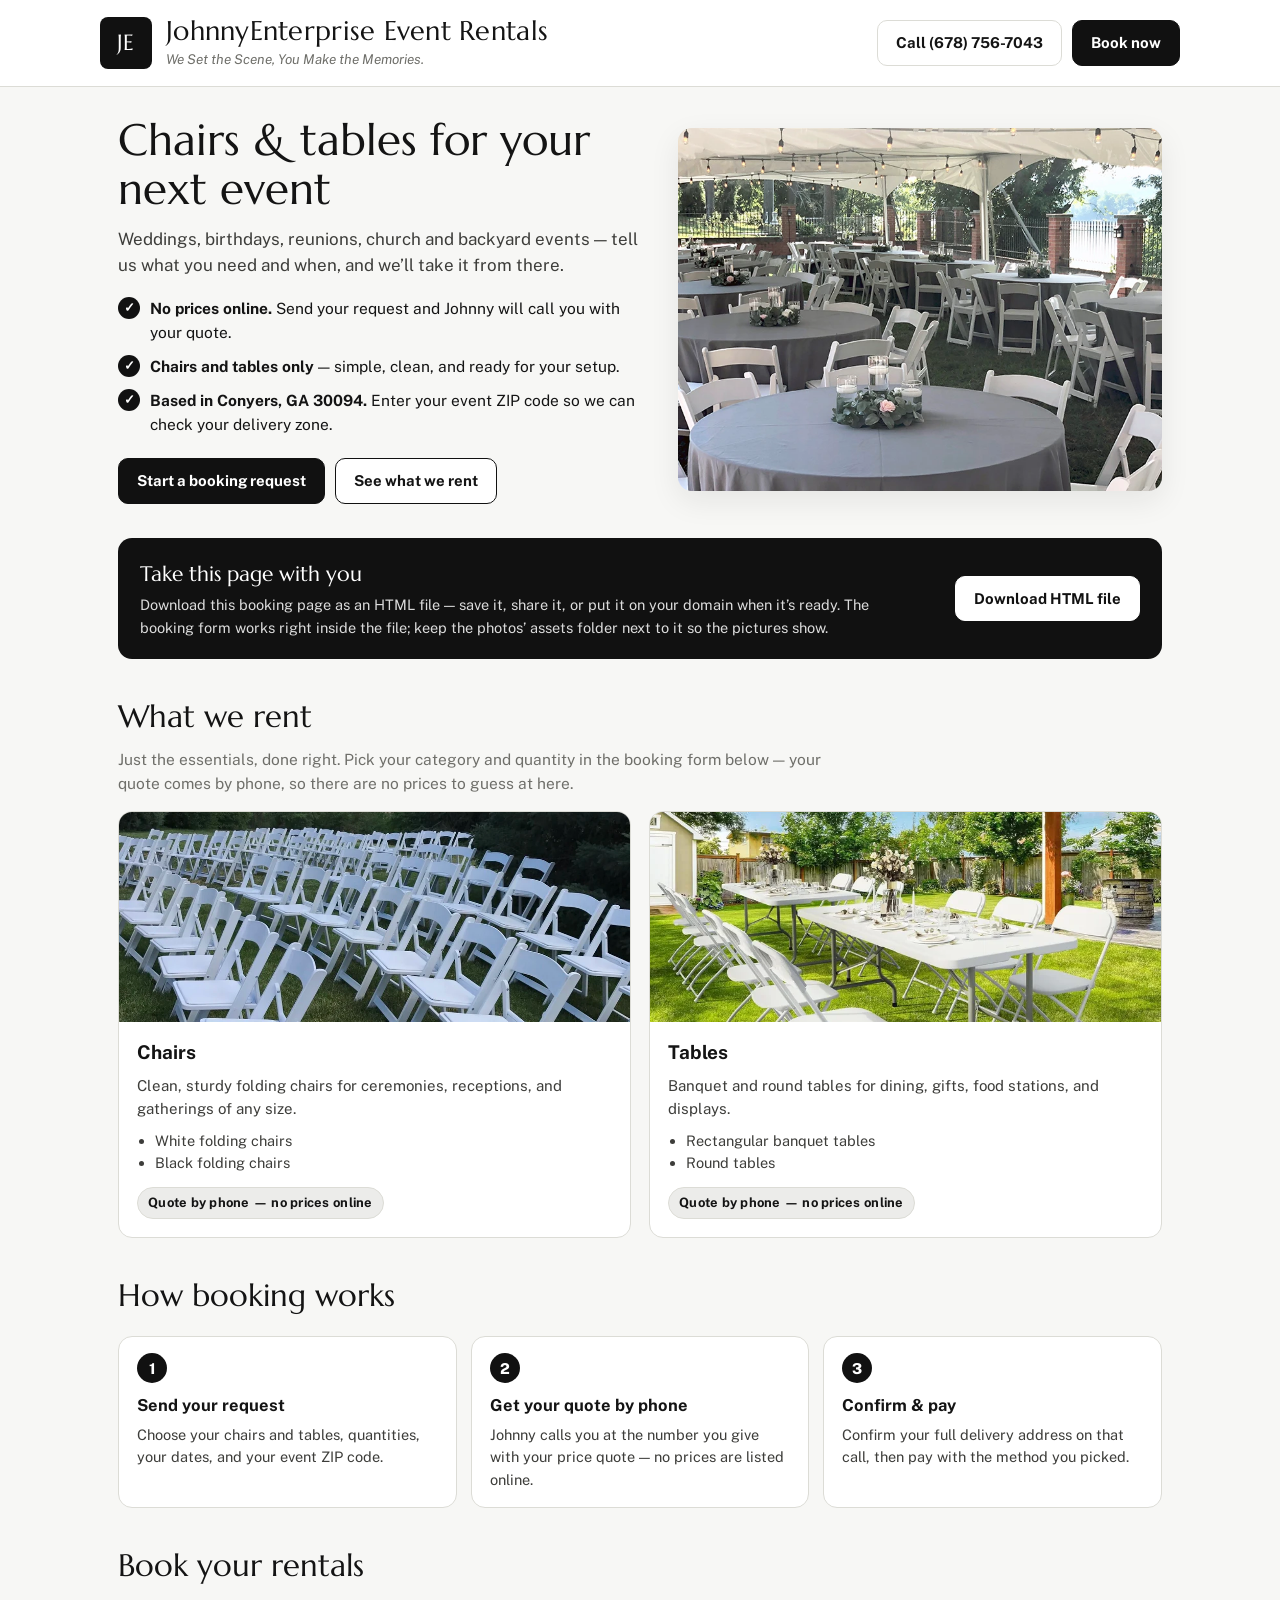
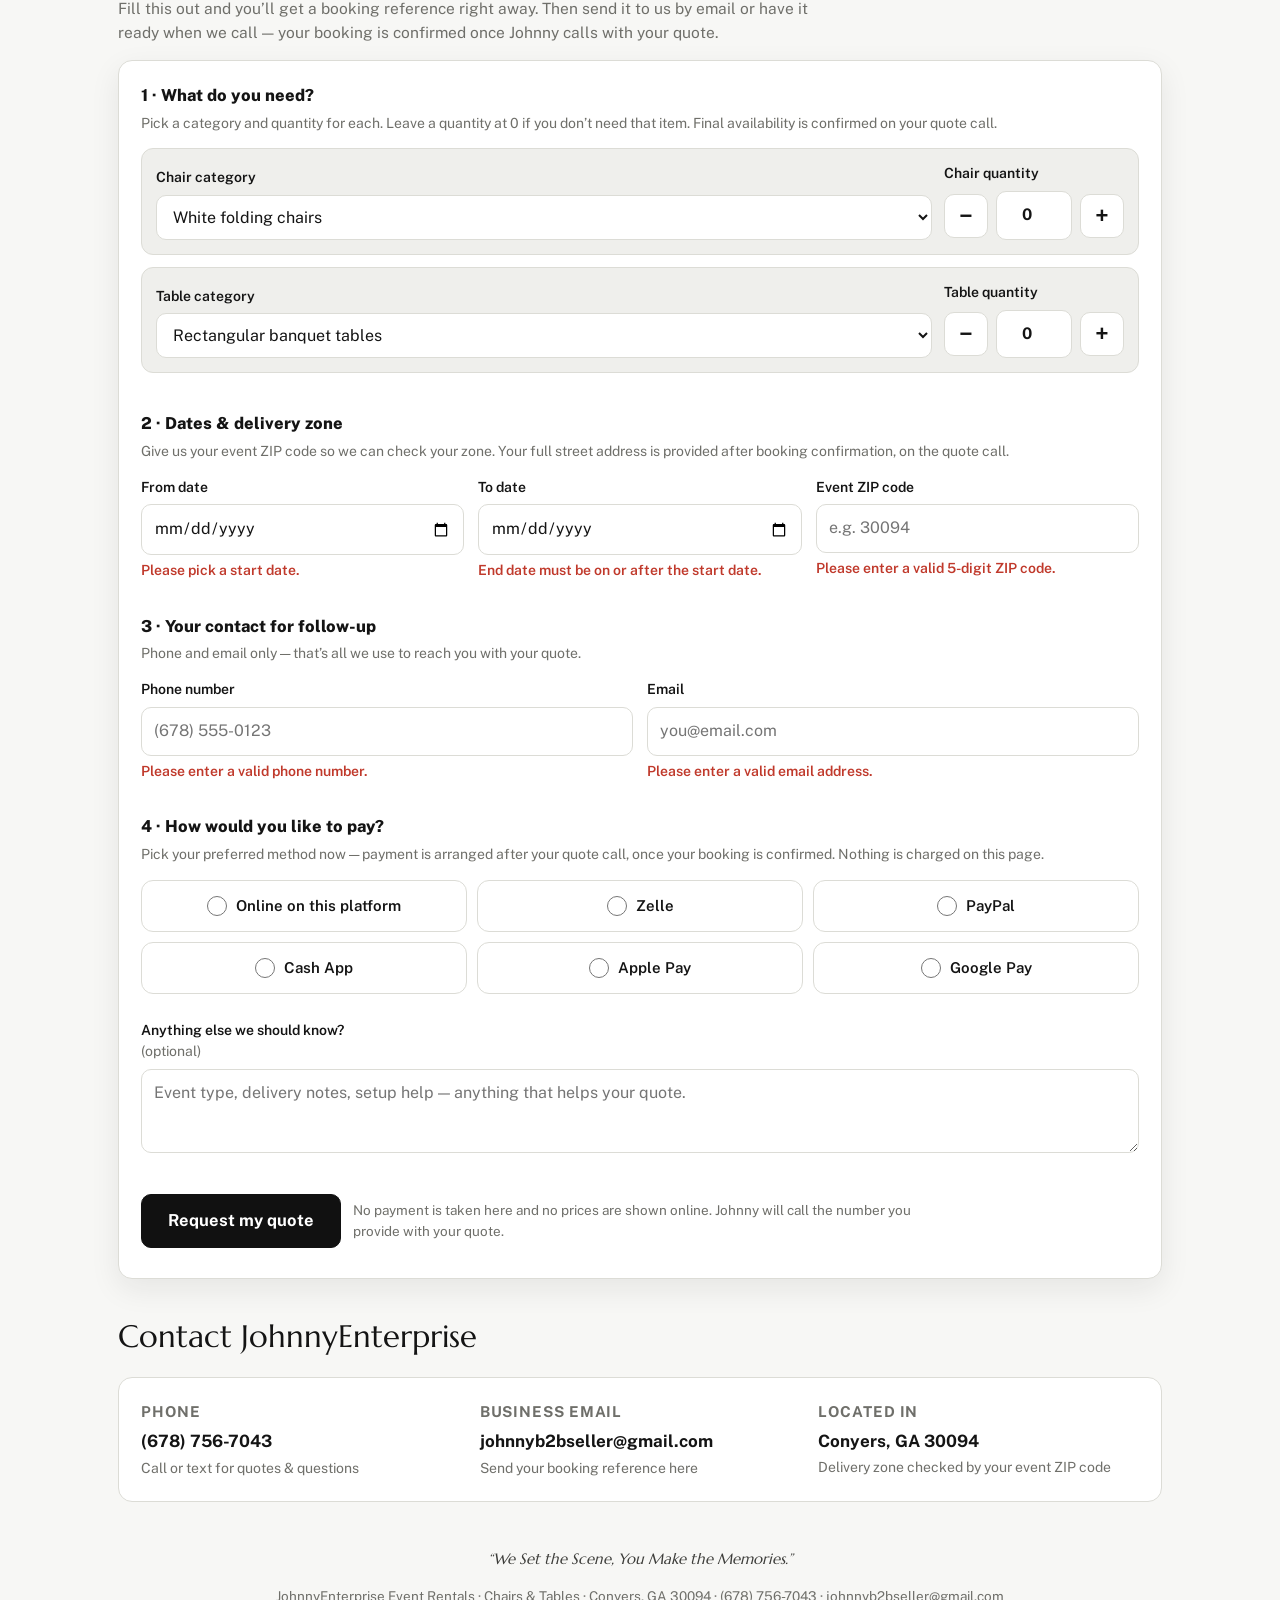
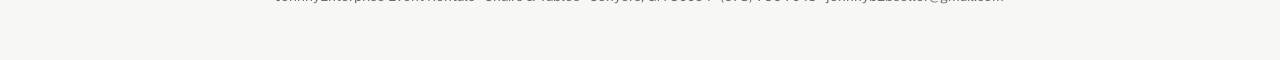
==== index.html @ a80b49e1 "Rename Johnnyenterprise Event Rentals Booking Html (1) to index.html" ====
<!doctype html>
<html lang="en">
  <head>
    <meta charset="utf-8" />
    <meta name="viewport" content="width=device-width, initial-scale=1, viewport-fit=cover" />
    <meta name="color-scheme" content="light dark" />
    <link rel="icon" href="data:," />
    <title>JohnnyEnterprise Event Rentals — Book Chairs &amp; Tables</title>
    <meta name="description" content="Rent chairs and tables from JohnnyEnterprise Event Rentals in Conyers, GA 30094. Send a booking request — no prices online, you get your quote by phone." />
    <link rel="preconnect" href="https://fonts.googleapis.com" />
    <link rel="preconnect" href="https://fonts.gstatic.com" crossorigin />
    <link href="https://fonts.googleapis.com/css2?family=Marcellus&family=Public+Sans:wght@400;500;600;700;800&display=swap" rel="stylesheet" />
    <style>
      :root{
        --bg:#f7f7f5;
        --surface:#ffffff;
        --surface-2:#efefec;
        --ink:#141414;
        --ink-soft:#3d3d3a;
        --muted:#6f6f6a;
        --line:#dcdcd6;
        --black:#111111;
        --on-black:#ffffff;
        --accent:#111111;
        --accent-soft:#ececea;
        --good:#1d6b3c;
        --good-bg:#e7f3ea;
        --warn-bg:#fdf3e0;
        --warn-ink:#7a5410;
        --radius:14px;
        --shadow:0 10px 30px rgba(20,20,20,.08);
      }
      @media (prefers-color-scheme: dark){
        :root{
          --bg:#121212;
          --surface:#1c1c1a;
          --surface-2:#242422;
          --ink:#f2f2ee;
          --ink-soft:#d8d8d2;
          --muted:#a3a39c;
          --line:#353532;
          --black:#f2f2ee;
          --on-black:#141414;
          --accent:#f2f2ee;
          --accent-soft:#2a2a27;
          --good:#7fd79c;
          --good-bg:#173324;
          --warn-bg:#3a2f14;
          --warn-ink:#f0cd7e;
          --shadow:0 10px 30px rgba(0,0,0,.35);
        }
      }
      *{box-sizing:border-box}
      html{scroll-behavior:smooth}
      body{
        margin:0;background:var(--bg);color:var(--ink);
        font-family:"Public Sans",-apple-system,BlinkMacSystemFont,"Segoe UI",sans-serif;
        font-size:16px;line-height:1.55;
        -webkit-font-smoothing:antialiased;
      }
      img{max-width:100%;display:block}
      a{color:inherit}
      button,[role="button"],select,summary,input:not([type="checkbox"],[type="radio"]){min-height:44px}
      .wrap{max-width:1080px;margin:0 auto;padding:0 18px}

      /* ---------- Brand bar ---------- */
      .brandbar{border-bottom:1px solid var(--line);background:var(--surface)}
      .brandbar-in{display:flex;align-items:center;gap:14px;padding:16px 0;flex-wrap:wrap}
      .monogram{
        width:52px;height:52px;flex:0 0 52px;background:#111;color:#fff;
        display:flex;align-items:center;justify-content:center;
        font-family:"Marcellus",Georgia,serif;font-size:22px;letter-spacing:.04em;
        border-radius:8px;
      }
      @media (prefers-color-scheme: dark){ .monogram{background:#f2f2ee;color:#141414} }
      .brand-name{font-family:"Marcellus",Georgia,serif;font-size:clamp(20px,3.4vw,27px);line-height:1.15;letter-spacing:.01em}
      .brand-slogan{font-size:13.5px;color:var(--muted);font-style:italic;margin-top:2px}
      .brand-contact{margin-left:auto;display:flex;gap:10px;flex-wrap:wrap}
      .btn{
        display:inline-flex;align-items:center;justify-content:center;gap:8px;
        min-height:44px;padding:10px 18px;border-radius:10px;border:1px solid var(--black);
        font:inherit;font-weight:700;font-size:15px;cursor:pointer;text-decoration:none;
        background:var(--surface);color:var(--ink);transition:transform .06s ease, background .15s ease;
      }
      .btn:active{transform:scale(.98)}
      .btn-solid{background:var(--black);color:var(--on-black)}
      .btn-ghost{border-color:var(--line)}
      .btn:focus-visible, a:focus-visible, input:focus-visible, select:focus-visible, textarea:focus-visible{outline:3px solid #7aa7ff;outline-offset:2px}

      /* ---------- Hero ---------- */
      .hero{padding:28px 0 8px}
      .hero-grid{display:grid;grid-template-columns:1.05fr .95fr;gap:26px;align-items:center}
      .hero h1{font-family:"Marcellus",Georgia,serif;font-weight:400;font-size:clamp(30px,5vw,44px);line-height:1.12;margin:0 0 12px}
      .hero p.lede{font-size:17px;color:var(--ink-soft);margin:0 0 18px;max-width:34em}
      .hero-points{list-style:none;margin:0 0 22px;padding:0;display:grid;gap:10px}
      .hero-points li{display:flex;gap:10px;align-items:flex-start;font-size:15.5px}
      .tick{flex:0 0 22px;width:22px;height:22px;border-radius:50%;background:var(--black);color:var(--on-black);display:inline-flex;align-items:center;justify-content:center;font-size:13px;font-weight:800;margin-top:1px}
      .hero-photo{border-radius:var(--radius);overflow:hidden;box-shadow:var(--shadow);background:var(--surface-2)}
      .hero-photo img{width:100%;height:100%;min-height:260px;object-fit:cover;aspect-ratio:4/3}
      .hero-cta{display:flex;gap:10px;flex-wrap:wrap}

      /* ---------- Download strip ---------- */
      .download-strip{
        margin:26px 0 4px;background:#111;color:#fff;border-radius:var(--radius);
        padding:20px 22px;display:flex;gap:18px;align-items:center;flex-wrap:wrap;
      }
      @media (prefers-color-scheme: dark){ .download-strip{background:#f2f2ee;color:#141414} .download-strip .btn{border-color:#141414} .download-strip .btn-solid{background:#141414;color:#fff} }
      .download-strip h2{font-family:"Marcellus",Georgia,serif;font-weight:400;font-size:21px;margin:0 0 4px}
      .download-strip p{margin:0;font-size:14.5px;opacity:.85;max-width:52em}
      .download-strip .btn{margin-left:auto;background:transparent;color:inherit;border-color:currentColor}
      .download-strip .btn-solid{background:#fff;color:#111;border-color:#fff}
      @media (prefers-color-scheme: dark){ .download-strip .btn-solid{background:#141414;color:#fff;border-color:#141414} }

      /* ---------- Sections ---------- */
      section{padding:30px 0 4px}
      .sec-head{margin-bottom:16px}
      .sec-head h2{font-family:"Marcellus",Georgia,serif;font-weight:400;font-size:clamp(24px,3.6vw,31px);margin:0 0 6px}
      .sec-head p{margin:0;color:var(--muted);font-size:15.5px;max-width:46em}

      .cards{display:grid;grid-template-columns:1fr 1fr;gap:18px}
      .item-card{background:var(--surface);border:1px solid var(--line);border-radius:var(--radius);overflow:hidden}
      .item-card img{width:100%;height:210px;object-fit:cover;background:var(--surface-2)}
      .item-card .body{padding:16px 18px 18px}
      .item-card h3{margin:0 0 6px;font-size:19px}
      .item-card p{margin:0;color:var(--ink-soft);font-size:15px}
      .item-card ul{margin:10px 0 0;padding-left:18px;color:var(--ink-soft);font-size:14.5px}
      .no-price{display:inline-block;margin-top:12px;font-size:13px;font-weight:700;letter-spacing:.02em;background:var(--accent-soft);border:1px solid var(--line);padding:5px 10px;border-radius:999px}

      .steps{display:grid;grid-template-columns:repeat(3,1fr);gap:14px}
      .step{background:var(--surface);border:1px solid var(--line);border-radius:var(--radius);padding:16px 18px}
      .step .num{width:30px;height:30px;border-radius:50%;background:var(--black);color:var(--on-black);font-weight:800;display:flex;align-items:center;justify-content:center;font-size:15px;margin-bottom:10px}
      .step h3{margin:0 0 5px;font-size:16.5px}
      .step p{margin:0;font-size:14.5px;color:var(--ink-soft)}

      /* ---------- Form ---------- */
      .form-card{background:var(--surface);border:1px solid var(--line);border-radius:var(--radius);box-shadow:var(--shadow);padding:22px}
      .form-group{border:0;margin:0 0 26px;padding:0}
      .form-group legend,.group-title{font-weight:800;font-size:16.5px;margin-bottom:4px;padding:0}
      .group-note{font-size:14px;color:var(--muted);margin:0 0 14px}
      .grid-2{display:grid;grid-template-columns:1fr 1fr;gap:14px}
      .grid-3{display:grid;grid-template-columns:1fr 1fr 1fr;gap:14px}
      label.field{display:block}
      label.field span{display:block;font-size:14px;font-weight:600;margin-bottom:6px}
      label.field span .opt{font-weight:400;color:var(--muted)}
      input[type="text"],input[type="tel"],input[type="email"],input[type="date"],input[type="number"],select,textarea{
        width:100%;padding:11px 12px;border:1px solid var(--line);border-radius:10px;
        background:var(--surface);color:var(--ink);font:inherit;font-size:16px;
      }
      textarea{min-height:84px;resize:vertical}
      input.invalid,select.invalid{border-color:#c0392b;box-shadow:0 0 0 3px rgba(192,57,43,.15)}
      .err{color:#c0392b;font-size:13.5px;margin-top:5px;display:none}
      .err.show{display:block}
      @media (prefers-color-scheme: dark){ .err{color:#ff9a8a} input.invalid,select.invalid{border-color:#ff9a8a} }

      .rent-row{display:grid;grid-template-columns:1fr auto;gap:12px;align-items:end;padding:14px;border:1px solid var(--line);border-radius:12px;background:var(--surface-2);margin-bottom:12px}
      .rent-row .cat label span{display:block;font-size:14px;font-weight:600;margin-bottom:6px}
      .qty{display:flex;align-items:center;gap:8px}
      .qty button{
        width:44px;height:44px;border-radius:10px;border:1px solid var(--line);
        background:var(--surface);color:var(--ink);font-size:22px;font-weight:700;cursor:pointer;line-height:1;
      }
      .qty input{width:76px;text-align:center;font-weight:700}
      .qty-label{font-size:14px;font-weight:600;margin-bottom:6px;display:block}

      .pay-grid{display:grid;grid-template-columns:repeat(3,1fr);gap:10px}
      .pay-opt{display:block}
      .pay-opt .pill{
        display:flex;align-items:center;justify-content:center;text-align:center;gap:9px;
        min-height:52px;padding:10px 12px;border:1px solid var(--line);border-radius:12px;
        font-weight:600;font-size:15px;background:var(--surface);cursor:pointer;
      }
      .pay-opt input{width:20px;height:20px;flex:0 0 20px;margin:0;cursor:pointer;accent-color:#111}
      .pay-opt .pill:has(input:checked){background:var(--black);color:var(--on-black);border-color:var(--black)}
      .pay-opt .pill:has(input:checked) input{accent-color:#fff}
      .pay-opt .pill:has(input:focus-visible){outline:3px solid #7aa7ff;outline-offset:2px}

      .submit-row{display:flex;gap:12px;align-items:center;flex-wrap:wrap;margin-top:6px}
      .submit-btn{font-size:16.5px;padding:13px 26px}
      .fineprint{font-size:13.5px;color:var(--muted);max-width:44em}

      /* ---------- Confirmation ---------- */
      .confirm{display:none;margin-top:22px;border:1px solid var(--good);background:var(--good-bg);border-radius:var(--radius);padding:22px}
      .confirm.show{display:block}
      .confirm h3{margin:0 0 4px;font-size:20px}
      .confirm .ref{font-size:15px;margin:0 0 14px}
      .confirm .ref strong{font-size:17px;letter-spacing:.03em}
      .summary-box{background:var(--surface);border:1px solid var(--line);border-radius:12px;padding:16px 18px;white-space:pre-wrap;font-size:15px;line-height:1.6;margin-bottom:16px}
      .confirm-actions{display:flex;gap:10px;flex-wrap:wrap}
      .addr-note{background:var(--warn-bg);color:var(--warn-ink);border-radius:10px;padding:12px 14px;font-size:14.5px;margin-bottom:16px}

      /* ---------- Footer / contact ---------- */
      .contact-card{background:var(--surface);border:1px solid var(--line);border-radius:var(--radius);padding:22px;display:grid;grid-template-columns:repeat(3,1fr);gap:18px}
      .contact-card h3{margin:0 0 5px;font-size:15px;text-transform:uppercase;letter-spacing:.06em;color:var(--muted)}
      .contact-card p,.contact-card a.big{margin:0;font-size:17px;font-weight:700;text-decoration:none}
      .contact-card a.big:hover{text-decoration:underline}
      .contact-card .sub{font-size:14px;color:var(--muted);font-weight:400;margin-top:3px}
      footer{padding:26px 0 40px;color:var(--muted);font-size:13.5px;text-align:center}
      footer .slogan{font-family:"Marcellus",Georgia,serif;font-style:italic;font-size:15px;color:var(--ink-soft)}
      .toast{
        position:fixed;left:50%;bottom:22px;transform:translateX(-50%) translateY(20px);
        background:#111;color:#fff;padding:12px 18px;border-radius:999px;font-size:14.5px;font-weight:600;
        opacity:0;pointer-events:none;transition:opacity .2s ease, transform .2s ease;z-index:50;max-width:92vw;text-align:center;
      }
      .toast.show{opacity:1;transform:translateX(-50%) translateY(0)}
      @media (prefers-color-scheme: dark){ .toast{background:#f2f2ee;color:#141414} }

      @media (max-width:820px){
        .hero-grid{grid-template-columns:1fr}
        .cards{grid-template-columns:1fr}
        .steps{grid-template-columns:1fr}
        .contact-card{grid-template-columns:1fr}
        .pay-grid{grid-template-columns:1fr 1fr}
        .grid-3{grid-template-columns:1fr}
      }
      @media (max-width:560px){
        .grid-2{grid-template-columns:1fr}
        .rent-row{grid-template-columns:1fr}
        .brand-contact{margin-left:0}
        .download-strip .btn{margin-left:0}
        .form-card{padding:17px}
      }
      @media (prefers-reduced-motion: reduce){
        html{scroll-behavior:auto}
        *{transition:none !important}
      }
    </style>
  </head>
  <body>
    <!-- Brand bar -->
    <div class="brandbar">
      <div class="wrap brandbar-in">
        <div class="monogram" aria-hidden="true">JE</div>
        <div>
          <div class="brand-name">JohnnyEnterprise Event Rentals</div>
          <div class="brand-slogan">We Set the Scene, You Make the Memories.</div>
        </div>
        <div class="brand-contact">
          <a class="btn btn-ghost" href="tel:+16787567043">Call (678) 756-7043</a>
          <a class="btn btn-solid" href="#book">Book now</a>
        </div>
      </div>
    </div>

    <main class="wrap">
      <!-- Hero -->
      <div class="hero">
        <div class="hero-grid">
          <div>
            <h1>Chairs &amp; tables for your next event</h1>
            <p class="lede">Weddings, birthdays, reunions, church and backyard events — tell us what you need and when, and we&rsquo;ll take it from there.</p>
            <ul class="hero-points">
              <li><span class="tick" aria-hidden="true">&#10003;</span><span><strong>No prices online.</strong> Send your request and Johnny will call you with your quote.</span></li>
              <li><span class="tick" aria-hidden="true">&#10003;</span><span><strong>Chairs and tables only</strong> — simple, clean, and ready for your setup.</span></li>
              <li><span class="tick" aria-hidden="true">&#10003;</span><span><strong>Based in Conyers, GA 30094.</strong> Enter your event ZIP code so we can check your delivery zone.</span></li>
            </ul>
            <div class="hero-cta">
              <a class="btn btn-solid" href="#book">Start a booking request</a>
              <a class="btn" href="#rentals">See what we rent</a>
            </div>
          </div>
          <div class="hero-photo">
            <img src="[data-uri]" alt="Round event tables with white folding chairs set up under a tent for a reception" />
          </div>
        </div>
      </div>

      <!-- Download strip -->
      <div class="download-strip" id="download-strip">
        <div>
          <h2>Take this page with you</h2>
          <p>Download this booking page as an HTML file — save it, share it, or put it on your domain when it&rsquo;s ready. The booking form works right inside the file; keep the photos&rsquo; assets folder next to it so the pictures show.</p>
        </div>
        <button class="btn btn-solid" type="button" id="downloadPageBtn">Download HTML file</button>
      </div>

      <!-- Rentals -->
      <section id="rentals">
        <div class="sec-head">
          <h2>What we rent</h2>
          <p>Just the essentials, done right. Pick your category and quantity in the booking form below — your quote comes by phone, so there are no prices to guess at here.</p>
        </div>
        <div class="cards">
          <article class="item-card">
            <img src="[data-uri]" alt="Rows of white folding chairs set up on grass for an outdoor ceremony" />
            <div class="body">
              <h3>Chairs</h3>
              <p>Clean, sturdy folding chairs for ceremonies, receptions, and gatherings of any size.</p>
              <ul>
                <li>White folding chairs</li>
                <li>Black folding chairs</li>
              </ul>
              <span class="no-price">Quote by phone — no prices online</span>
            </div>
          </article>
          <article class="item-card">
            <img src="[data-uri]" alt="White rectangular banquet tables with folding chairs set for an outdoor party" />
            <div class="body">
              <h3>Tables</h3>
              <p>Banquet and round tables for dining, gifts, food stations, and displays.</p>
              <ul>
                <li>Rectangular banquet tables</li>
                <li>Round tables</li>
              </ul>
              <span class="no-price">Quote by phone — no prices online</span>
            </div>
          </article>
        </div>
      </section>

      <!-- How it works -->
      <section>
        <div class="sec-head">
          <h2>How booking works</h2>
        </div>
        <div class="steps">
          <div class="step">
            <div class="num" aria-hidden="true">1</div>
            <h3>Send your request</h3>
            <p>Choose your chairs and tables, quantities, your dates, and your event ZIP code.</p>
          </div>
          <div class="step">
            <div class="num" aria-hidden="true">2</div>
            <h3>Get your quote by phone</h3>
            <p>Johnny calls you at the number you give with your price quote — no prices are listed online.</p>
          </div>
          <div class="step">
            <div class="num" aria-hidden="true">3</div>
            <h3>Confirm &amp; pay</h3>
            <p>Confirm your full delivery address on that call, then pay with the method you picked.</p>
          </div>
        </div>
      </section>

      <!-- Booking form -->
      <section id="book">
        <div class="sec-head">
          <h2>Book your rentals</h2>
          <p>Fill this out and you&rsquo;ll get a booking reference right away. Then send it to us by email or have it ready when we call — your booking is confirmed once Johnny calls with your quote.</p>
        </div>

        <form class="form-card" id="bookingForm" novalidate>
          <!-- Items -->
          <fieldset class="form-group">
            <legend>1 &middot; What do you need?</legend>
            <p class="group-note">Pick a category and quantity for each. Leave a quantity at 0 if you don&rsquo;t need that item. Final availability is confirmed on your quote call.</p>

            <div class="rent-row">
              <div class="cat">
                <label>
                  <span>Chair category</span>
                  <select id="chairCategory" name="chairCategory">
                    <option value="White folding chairs">White folding chairs</option>
                    <option value="Black folding chairs">Black folding chairs</option>
                  </select>
                </label>
              </div>
              <div>
                <span class="qty-label" id="chairQtyLabel">Chair quantity</span>
                <div class="qty" role="group" aria-labelledby="chairQtyLabel">
                  <button type="button" data-step="-1" data-target="chairQty" aria-label="Fewer chairs">&minus;</button>
                  <input type="number" id="chairQty" name="chairQty" value="0" min="0" max="1000" step="1" inputmode="numeric" />
                  <button type="button" data-step="1" data-target="chairQty" aria-label="More chairs">+</button>
                </div>
              </div>
            </div>

            <div class="rent-row">
              <div class="cat">
                <label>
                  <span>Table category</span>
                  <select id="tableCategory" name="tableCategory">
                    <option value="Rectangular banquet tables">Rectangular banquet tables</option>
                    <option value="Round tables">Round tables</option>
                  </select>
                </label>
              </div>
              <div>
                <span class="qty-label" id="tableQtyLabel">Table quantity</span>
                <div class="qty" role="group" aria-labelledby="tableQtyLabel">
                  <button type="button" data-step="-1" data-target="tableQty" aria-label="Fewer tables">&minus;</button>
                  <input type="number" id="tableQty" name="tableQty" value="0" min="0" max="500" step="1" inputmode="numeric" />
                  <button type="button" data-step="1" data-target="tableQty" aria-label="More tables">+</button>
                </div>
              </div>
            </div>
            <p class="err" id="itemsErr">Please add at least 1 chair or 1 table.</p>
          </fieldset>

          <!-- Dates & zone -->
          <fieldset class="form-group">
            <legend>2 &middot; Dates &amp; delivery zone</legend>
            <p class="group-note">Give us your event ZIP code so we can check your zone. Your full street address is provided after booking confirmation, on the quote call.</p>
            <div class="grid-3">
              <label class="field">
                <span>From date</span>
                <input type="date" id="dateFrom" name="dateFrom" required />
                <span class="err" id="dateFromErr">Please pick a start date.</span>
              </label>
              <label class="field">
                <span>To date</span>
                <input type="date" id="dateTo" name="dateTo" required />
                <span class="err" id="dateToErr">End date must be on or after the start date.</span>
              </label>
              <label class="field">
                <span>Event ZIP code</span>
                <input type="text" id="zip" name="zip" inputmode="numeric" autocomplete="postal-code" placeholder="e.g. 30094" maxlength="10" required />
                <span class="err" id="zipErr">Please enter a valid 5-digit ZIP code.</span>
              </label>
            </div>
          </fieldset>

          <!-- Contact -->
          <fieldset class="form-group">
            <legend>3 &middot; Your contact for follow-up</legend>
            <p class="group-note">Phone and email only — that&rsquo;s all we use to reach you with your quote.</p>
            <div class="grid-2">
              <label class="field">
                <span>Phone number</span>
                <input type="tel" id="custPhone" name="custPhone" autocomplete="tel" placeholder="(678) 555-0123" required />
                <span class="err" id="phoneErr">Please enter a valid phone number.</span>
              </label>
              <label class="field">
                <span>Email</span>
                <input type="email" id="custEmail" name="custEmail" autocomplete="email" placeholder="you@email.com" required />
                <span class="err" id="emailErr">Please enter a valid email address.</span>
              </label>
            </div>
          </fieldset>

          <!-- Payment -->
          <fieldset class="form-group">
            <legend>4 &middot; How would you like to pay?</legend>
            <p class="group-note">Pick your preferred method now — payment is arranged after your quote call, once your booking is confirmed. Nothing is charged on this page.</p>
            <div class="pay-grid" id="payGrid">
              <label class="pay-opt"><span class="pill"><input type="radio" name="payment" value="Online on this platform" />Online on this platform</span></label>
              <label class="pay-opt"><span class="pill"><input type="radio" name="payment" value="Zelle" />Zelle</span></label>
              <label class="pay-opt"><span class="pill"><input type="radio" name="payment" value="PayPal" />PayPal</span></label>
              <label class="pay-opt"><span class="pill"><input type="radio" name="payment" value="Cash App" />Cash App</span></label>
              <label class="pay-opt"><span class="pill"><input type="radio" name="payment" value="Apple Pay" />Apple Pay</span></label>
              <label class="pay-opt"><span class="pill"><input type="radio" name="payment" value="Google Pay" />Google Pay</span></label>
            </div>
            <p class="err" id="payErr">Please choose a payment method.</p>
          </fieldset>

          <!-- Notes -->
          <div class="form-group">
            <label class="field">
              <span>Anything else we should know? <span class="opt">(optional)</span></span>
              <textarea id="notes" name="notes" placeholder="Event type, delivery notes, setup help — anything that helps your quote."></textarea>
            </label>
          </div>

          <div class="submit-row">
            <button class="btn btn-solid submit-btn" type="submit">Request my quote</button>
            <p class="fineprint">No payment is taken here and no prices are shown online. Johnny will call the number you provide with your quote.</p>
          </div>

          <!-- Confirmation -->
          <div class="confirm" id="confirmBox" role="status" aria-live="polite">
            <h3>Your booking request is ready</h3>
            <p class="ref">Booking reference: <strong id="refOut"></strong></p>
            <div class="addr-note"><strong>Next step:</strong> Send this booking to us using the email button below (or have your reference ready when we call). Your full delivery address is provided after booking confirmation — Johnny will confirm it with you on the quote call.</div>
            <div class="summary-box" id="summaryOut"></div>
            <div class="confirm-actions">
              <a class="btn btn-solid" id="emailBookingBtn" href="#">Email this booking to us</a>
              <button class="btn" type="button" id="copyBtn">Copy booking details</button>
              <button class="btn" type="button" id="downloadSummaryBtn">Download booking (.txt)</button>
              <a class="btn btn-ghost" href="tel:+16787567043">Call (678) 756-7043</a>
            </div>
          </div>
        </form>
      </section>

      <!-- Contact -->
      <section>
        <div class="sec-head">
          <h2>Contact JohnnyEnterprise</h2>
        </div>
        <div class="contact-card">
          <div>
            <h3>Phone</h3>
            <a class="big" href="tel:+16787567043">(678) 756-7043</a>
            <p class="sub">Call or text for quotes &amp; questions</p>
          </div>
          <div>
            <h3>Business email</h3>
            <a class="big" href="mailto:johnnyb2bseller@gmail.com">johnnyb2bseller@gmail.com</a>
            <p class="sub">Send your booking reference here</p>
          </div>
          <div>
            <h3>Located in</h3>
            <p>Conyers, GA 30094</p>
            <p class="sub">Delivery zone checked by your event ZIP code</p>
          </div>
        </div>
      </section>

      <footer>
        <p class="slogan">&ldquo;We Set the Scene, You Make the Memories.&rdquo;</p>
        <p>JohnnyEnterprise Event Rentals &middot; Chairs &amp; Tables &middot; Conyers, GA 30094 &middot; (678) 756-7043 &middot; johnnyb2bseller@gmail.com</p>
      </footer>
    </main>

    <div class="toast" id="toast" role="status" aria-live="polite"></div>

    <script>
      (function () {
        "use strict";
        var BIZ_EMAIL = "johnnyb2bseller@gmail.com";
        var BIZ_PHONE_DISPLAY = "(678) 756-7043";

        function $(id) { return document.getElementById(id); }
        var toastTimer = null;
        function toast(msg) {
          var t = $("toast");
          t.textContent = msg;
          t.classList.add("show");
          if (toastTimer) clearTimeout(toastTimer);
          toastTimer = setTimeout(function () { t.classList.remove("show"); }, 3200);
        }

        /* ---------- Quantity steppers ---------- */
        var steppers = document.querySelectorAll("[data-step]");
        for (var i = 0; i < steppers.length; i++) {
          steppers[i].addEventListener("click", function () {
            var input = $(this.getAttribute("data-target"));
            var step = parseInt(this.getAttribute("data-step"), 10);
            var val = parseInt(input.value, 10);
            if (isNaN(val)) val = 0;
            val += step;
            var min = parseInt(input.getAttribute("min"), 10) || 0;
            var max = parseInt(input.getAttribute("max"), 10) || 9999;
            if (val < min) val = min;
            if (val > max) val = max;
            input.value = val;
            input.dispatchEvent(new Event("input", { bubbles: true }));
          });
        }

        /* ---------- Date setup ---------- */
        var today = new Date();
        function iso(d) {
          var m = String(d.getMonth() + 1).padStart(2, "0");
          var day = String(d.getDate()).padStart(2, "0");
          return d.getFullYear() + "-" + m + "-" + day;
        }
        var dateFrom = $("dateFrom"), dateTo = $("dateTo");
        dateFrom.min = iso(today);
        dateTo.min = iso(today);
        dateFrom.addEventListener("change", function () {
          if (dateFrom.value) {
            dateTo.min = dateFrom.value;
            if (dateTo.value && dateTo.value < dateFrom.value) dateTo.value = dateFrom.value;
          }
        });

        function prettyDate(v) {
          if (!v) return "";
          var parts = v.split("-");
          var d = new Date(Number(parts[0]), Number(parts[1]) - 1, Number(parts[2]));
          return d.toLocaleDateString("en-US", { weekday: "short", month: "short", day: "numeric", year: "numeric" });
        }

        /* ---------- Validation helpers ---------- */
        function setErr(input, errEl, bad) {
          if (input) input.classList.toggle("invalid", bad);
          if (errEl) errEl.classList.toggle("show", bad);
          return !bad;
        }

        var lastBooking = null;

        /* ---------- Submit ---------- */
        $("bookingForm").addEventListener("submit", function (e) {
          e.preventDefault();
          var ok = true;

          var chairQty = parseInt($("chairQty").value, 10) || 0;
          var tableQty = parseInt($("tableQty").value, 10) || 0;
          var itemsOk = (chairQty + tableQty) > 0;
          $("itemsErr").classList.toggle("show", !itemsOk);
          if (!itemsOk) ok = false;

          var fromOk = !!dateFrom.value;
          ok = setErr(dateFrom, $("dateFromErr"), !fromOk) && ok;
          var toOk = !!dateTo.value && !!dateFrom.value && dateTo.value >= dateFrom.value;
          ok = setErr(dateTo, $("dateToErr"), !toOk) && ok;

          var zipVal = $("zip").value.trim();
          var zipOk = /^\d{5}(-\d{4})?$/.test(zipVal);
          ok = setErr($("zip"), $("zipErr"), !zipOk) && ok;

          var phoneVal = $("custPhone").value.trim();
          var phoneDigits = phoneVal.replace(/\D/g, "");
          var phoneOk = phoneDigits.length >= 10 && phoneDigits.length <= 15;
          ok = setErr($("custPhone"), $("phoneErr"), !phoneOk) && ok;

          var emailVal = $("custEmail").value.trim();
          var emailOk = /^[^\s@]+@[^\s@]+\.[^\s@]+$/.test(emailVal);
          ok = setErr($("custEmail"), $("emailErr"), !emailOk) && ok;

          var paySel = document.querySelector('input[name="payment"]:checked');
          $("payErr").classList.toggle("show", !paySel);
          if (!paySel) ok = false;

          if (!ok) {
            toast("Please fix the highlighted fields, then try again.");
            var firstBad = document.querySelector(".invalid, .err.show");
            if (firstBad) firstBad.scrollIntoView({ behavior: "smooth", block: "center" });
            return;
          }

          var ref = "JE-" + new Date().getFullYear() + "-" + Math.random().toString(36).slice(2, 7).toUpperCase();
          var lines = [];
          lines.push("JOHNNYENTERPRISE EVENT RENTALS — BOOKING REQUEST");
          lines.push("Booking reference: " + ref);
          lines.push("");
          if (chairQty > 0) lines.push("Chairs: " + chairQty + " × " + $("chairCategory").value);
          if (tableQty > 0) lines.push("Tables: " + tableQty + " × " + $("tableCategory").value);
          lines.push("Rental dates: " + prettyDate(dateFrom.value) + "  to  " + prettyDate(dateTo.value));
          lines.push("Event ZIP code (delivery zone): " + zipVal);
          lines.push("Full delivery address: to be provided after booking confirmation (on the quote call)");
          lines.push("");
          lines.push("Phone: " + phoneVal);
          lines.push("Email: " + emailVal);
          lines.push("Preferred payment: " + paySel.value);
          var notes = $("notes").value.trim();
          if (notes) lines.push("Notes: " + notes);
          lines.push("");
          lines.push("No prices online — quote to be given by phone at " + BIZ_PHONE_DISPLAY + ".");
          var summary = lines.join("\n");

          lastBooking = { ref: ref, summary: summary };

          $("refOut").textContent = ref;
          $("summaryOut").textContent = summary;
          $("emailBookingBtn").href =
            "mailto:" + BIZ_EMAIL +
            "?subject=" + encodeURIComponent("Booking request " + ref + " — JohnnyEnterprise Event Rentals") +
            "&body=" + encodeURIComponent(summary);
          var box = $("confirmBox");
          box.classList.add("show");
          box.scrollIntoView({ behavior: "smooth", block: "start" });
          toast("Booking request ready — reference " + ref);
        });

        /* ---------- Copy ---------- */
        $("copyBtn").addEventListener("click", function () {
          if (!lastBooking) return;
          function done() { toast("Booking details copied — paste them into a text or email."); }
          if (navigator.clipboard && navigator.clipboard.writeText) {
            navigator.clipboard.writeText(lastBooking.summary).then(done, function () { fallbackCopy(); });
          } else { fallbackCopy(); }
          function fallbackCopy() {
            var ta = document.createElement("textarea");
            ta.value = lastBooking.summary;
            ta.style.position = "fixed"; ta.style.opacity = "0";
            document.body.appendChild(ta);
            ta.select();
            try { document.execCommand("copy"); done(); } catch (err) { toast("Copy didn't work — use the email button instead."); }
            document.body.removeChild(ta);
          }
        });

        /* ---------- Download booking summary ---------- */
        function downloadBlob(blob, filename) {
          var url = URL.createObjectURL(blob);
          var a = document.createElement("a");
          a.href = url; a.download = filename;
          document.body.appendChild(a);
          a.click();
          document.body.removeChild(a);
          setTimeout(function () { URL.revokeObjectURL(url); }, 1500);
        }
        $("downloadSummaryBtn").addEventListener("click", function () {
          if (!lastBooking) return;
          downloadBlob(new Blob([lastBooking.summary], { type: "text/plain;charset=utf-8" }),
            "JohnnyEnterprise-Booking-" + lastBooking.ref + ".txt");
          toast("Booking summary downloaded.");
        });

        /* ---------- Download this page as a standalone HTML file ---------- */
        $("downloadPageBtn").addEventListener("click", function () {
          var html = "<!doctype html>\n" + document.documentElement.outerHTML;
          downloadBlob(new Blob([html], { type: "text/html;charset=utf-8" }),
            "johnnyenterprise-event-rentals-booking.html");
          toast("HTML file downloaded — the booking form works right inside it.");
        });
      })();
    </script>
  </body>
</html>
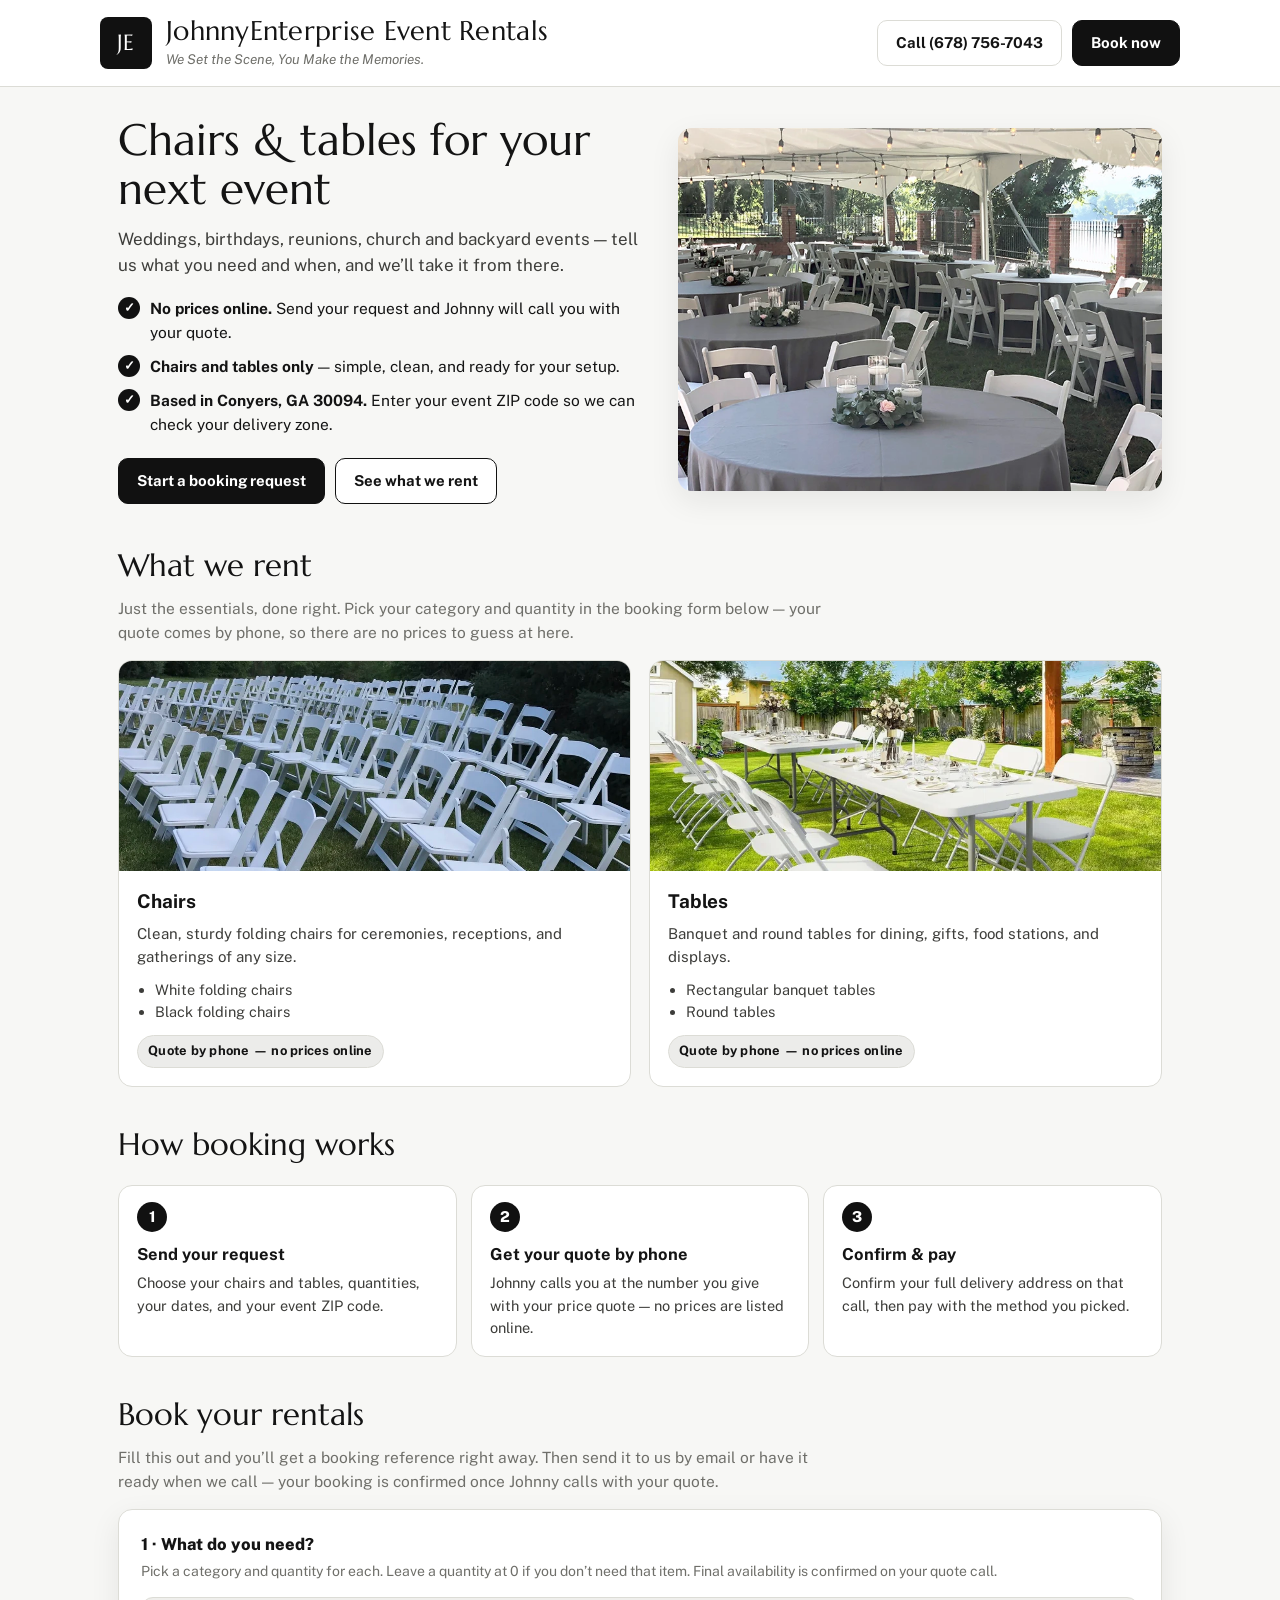
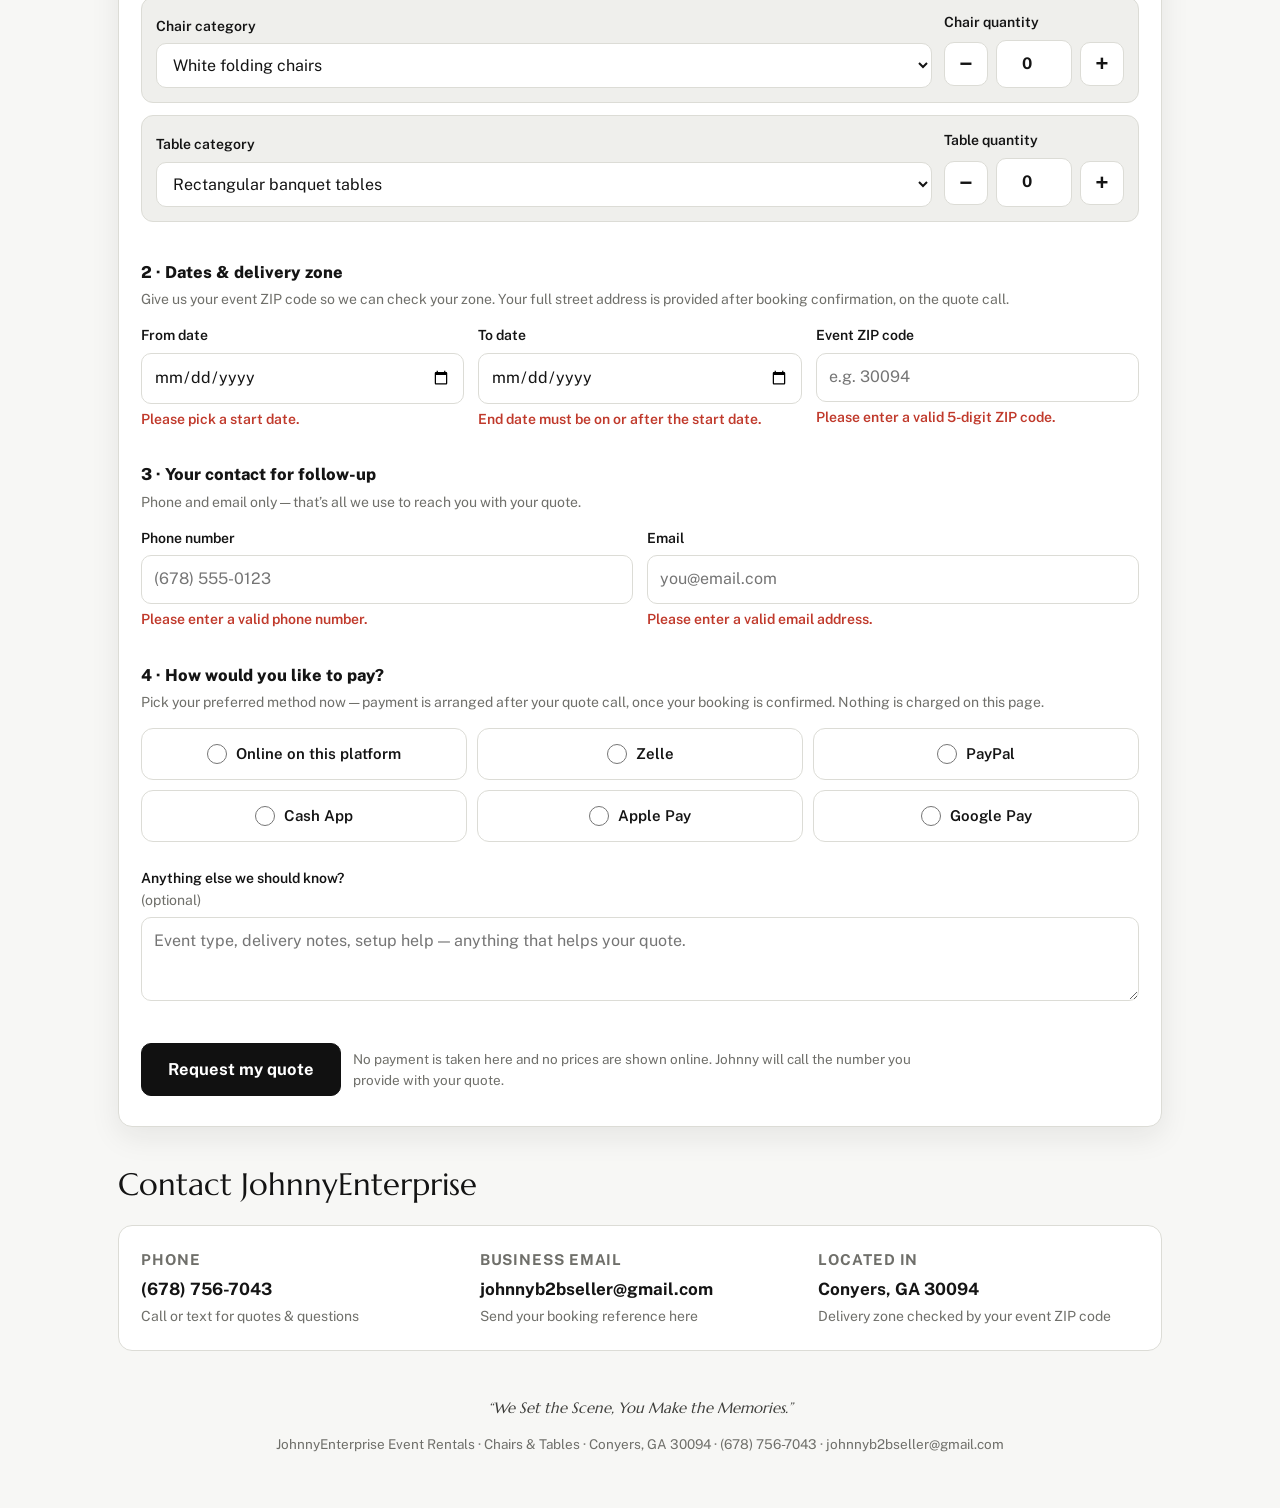
==== commit 9d1b0659: "Refactor index.html to use external stylesheet Removed internal styles and download functionality fr" ====
--- a/index.html
+++ b/index.html
@@ -10,220 +10,7 @@
     <link rel="preconnect" href="https://fonts.googleapis.com" />
     <link rel="preconnect" href="https://fonts.gstatic.com" crossorigin />
     <link href="https://fonts.googleapis.com/css2?family=Marcellus&family=Public+Sans:wght@400;500;600;700;800&display=swap" rel="stylesheet" />
-    <style>
-      :root{
-        --bg:#f7f7f5;
-        --surface:#ffffff;
-        --surface-2:#efefec;
-        --ink:#141414;
-        --ink-soft:#3d3d3a;
-        --muted:#6f6f6a;
-        --line:#dcdcd6;
-        --black:#111111;
-        --on-black:#ffffff;
-        --accent:#111111;
-        --accent-soft:#ececea;
-        --good:#1d6b3c;
-        --good-bg:#e7f3ea;
-        --warn-bg:#fdf3e0;
-        --warn-ink:#7a5410;
-        --radius:14px;
-        --shadow:0 10px 30px rgba(20,20,20,.08);
-      }
-      @media (prefers-color-scheme: dark){
-        :root{
-          --bg:#121212;
-          --surface:#1c1c1a;
-          --surface-2:#242422;
-          --ink:#f2f2ee;
-          --ink-soft:#d8d8d2;
-          --muted:#a3a39c;
-          --line:#353532;
-          --black:#f2f2ee;
-          --on-black:#141414;
-          --accent:#f2f2ee;
-          --accent-soft:#2a2a27;
-          --good:#7fd79c;
-          --good-bg:#173324;
-          --warn-bg:#3a2f14;
-          --warn-ink:#f0cd7e;
-          --shadow:0 10px 30px rgba(0,0,0,.35);
-        }
-      }
-      *{box-sizing:border-box}
-      html{scroll-behavior:smooth}
-      body{
-        margin:0;background:var(--bg);color:var(--ink);
-        font-family:"Public Sans",-apple-system,BlinkMacSystemFont,"Segoe UI",sans-serif;
-        font-size:16px;line-height:1.55;
-        -webkit-font-smoothing:antialiased;
-      }
-      img{max-width:100%;display:block}
-      a{color:inherit}
-      button,[role="button"],select,summary,input:not([type="checkbox"],[type="radio"]){min-height:44px}
-      .wrap{max-width:1080px;margin:0 auto;padding:0 18px}
-
-      /* ---------- Brand bar ---------- */
-      .brandbar{border-bottom:1px solid var(--line);background:var(--surface)}
-      .brandbar-in{display:flex;align-items:center;gap:14px;padding:16px 0;flex-wrap:wrap}
-      .monogram{
-        width:52px;height:52px;flex:0 0 52px;background:#111;color:#fff;
-        display:flex;align-items:center;justify-content:center;
-        font-family:"Marcellus",Georgia,serif;font-size:22px;letter-spacing:.04em;
-        border-radius:8px;
-      }
-      @media (prefers-color-scheme: dark){ .monogram{background:#f2f2ee;color:#141414} }
-      .brand-name{font-family:"Marcellus",Georgia,serif;font-size:clamp(20px,3.4vw,27px);line-height:1.15;letter-spacing:.01em}
-      .brand-slogan{font-size:13.5px;color:var(--muted);font-style:italic;margin-top:2px}
-      .brand-contact{margin-left:auto;display:flex;gap:10px;flex-wrap:wrap}
-      .btn{
-        display:inline-flex;align-items:center;justify-content:center;gap:8px;
-        min-height:44px;padding:10px 18px;border-radius:10px;border:1px solid var(--black);
-        font:inherit;font-weight:700;font-size:15px;cursor:pointer;text-decoration:none;
-        background:var(--surface);color:var(--ink);transition:transform .06s ease, background .15s ease;
-      }
-      .btn:active{transform:scale(.98)}
-      .btn-solid{background:var(--black);color:var(--on-black)}
-      .btn-ghost{border-color:var(--line)}
-      .btn:focus-visible, a:focus-visible, input:focus-visible, select:focus-visible, textarea:focus-visible{outline:3px solid #7aa7ff;outline-offset:2px}
-
-      /* ---------- Hero ---------- */
-      .hero{padding:28px 0 8px}
-      .hero-grid{display:grid;grid-template-columns:1.05fr .95fr;gap:26px;align-items:center}
-      .hero h1{font-family:"Marcellus",Georgia,serif;font-weight:400;font-size:clamp(30px,5vw,44px);line-height:1.12;margin:0 0 12px}
-      .hero p.lede{font-size:17px;color:var(--ink-soft);margin:0 0 18px;max-width:34em}
-      .hero-points{list-style:none;margin:0 0 22px;padding:0;display:grid;gap:10px}
-      .hero-points li{display:flex;gap:10px;align-items:flex-start;font-size:15.5px}
-      .tick{flex:0 0 22px;width:22px;height:22px;border-radius:50%;background:var(--black);color:var(--on-black);display:inline-flex;align-items:center;justify-content:center;font-size:13px;font-weight:800;margin-top:1px}
-      .hero-photo{border-radius:var(--radius);overflow:hidden;box-shadow:var(--shadow);background:var(--surface-2)}
-      .hero-photo img{width:100%;height:100%;min-height:260px;object-fit:cover;aspect-ratio:4/3}
-      .hero-cta{display:flex;gap:10px;flex-wrap:wrap}
-
-      /* ---------- Download strip ---------- */
-      .download-strip{
-        margin:26px 0 4px;background:#111;color:#fff;border-radius:var(--radius);
-        padding:20px 22px;display:flex;gap:18px;align-items:center;flex-wrap:wrap;
-      }
-      @media (prefers-color-scheme: dark){ .download-strip{background:#f2f2ee;color:#141414} .download-strip .btn{border-color:#141414} .download-strip .btn-solid{background:#141414;color:#fff} }
-      .download-strip h2{font-family:"Marcellus",Georgia,serif;font-weight:400;font-size:21px;margin:0 0 4px}
-      .download-strip p{margin:0;font-size:14.5px;opacity:.85;max-width:52em}
-      .download-strip .btn{margin-left:auto;background:transparent;color:inherit;border-color:currentColor}
-      .download-strip .btn-solid{background:#fff;color:#111;border-color:#fff}
-      @media (prefers-color-scheme: dark){ .download-strip .btn-solid{background:#141414;color:#fff;border-color:#141414} }
-
-      /* ---------- Sections ---------- */
-      section{padding:30px 0 4px}
-      .sec-head{margin-bottom:16px}
-      .sec-head h2{font-family:"Marcellus",Georgia,serif;font-weight:400;font-size:clamp(24px,3.6vw,31px);margin:0 0 6px}
-      .sec-head p{margin:0;color:var(--muted);font-size:15.5px;max-width:46em}
-
-      .cards{display:grid;grid-template-columns:1fr 1fr;gap:18px}
-      .item-card{background:var(--surface);border:1px solid var(--line);border-radius:var(--radius);overflow:hidden}
-      .item-card img{width:100%;height:210px;object-fit:cover;background:var(--surface-2)}
-      .item-card .body{padding:16px 18px 18px}
-      .item-card h3{margin:0 0 6px;font-size:19px}
-      .item-card p{margin:0;color:var(--ink-soft);font-size:15px}
-      .item-card ul{margin:10px 0 0;padding-left:18px;color:var(--ink-soft);font-size:14.5px}
-      .no-price{display:inline-block;margin-top:12px;font-size:13px;font-weight:700;letter-spacing:.02em;background:var(--accent-soft);border:1px solid var(--line);padding:5px 10px;border-radius:999px}
-
-      .steps{display:grid;grid-template-columns:repeat(3,1fr);gap:14px}
-      .step{background:var(--surface);border:1px solid var(--line);border-radius:var(--radius);padding:16px 18px}
-      .step .num{width:30px;height:30px;border-radius:50%;background:var(--black);color:var(--on-black);font-weight:800;display:flex;align-items:center;justify-content:center;font-size:15px;margin-bottom:10px}
-      .step h3{margin:0 0 5px;font-size:16.5px}
-      .step p{margin:0;font-size:14.5px;color:var(--ink-soft)}
-
-      /* ---------- Form ---------- */
-      .form-card{background:var(--surface);border:1px solid var(--line);border-radius:var(--radius);box-shadow:var(--shadow);padding:22px}
-      .form-group{border:0;margin:0 0 26px;padding:0}
-      .form-group legend,.group-title{font-weight:800;font-size:16.5px;margin-bottom:4px;padding:0}
-      .group-note{font-size:14px;color:var(--muted);margin:0 0 14px}
-      .grid-2{display:grid;grid-template-columns:1fr 1fr;gap:14px}
-      .grid-3{display:grid;grid-template-columns:1fr 1fr 1fr;gap:14px}
-      label.field{display:block}
-      label.field span{display:block;font-size:14px;font-weight:600;margin-bottom:6px}
-      label.field span .opt{font-weight:400;color:var(--muted)}
-      input[type="text"],input[type="tel"],input[type="email"],input[type="date"],input[type="number"],select,textarea{
-        width:100%;padding:11px 12px;border:1px solid var(--line);border-radius:10px;
-        background:var(--surface);color:var(--ink);font:inherit;font-size:16px;
-      }
-      textarea{min-height:84px;resize:vertical}
-      input.invalid,select.invalid{border-color:#c0392b;box-shadow:0 0 0 3px rgba(192,57,43,.15)}
-      .err{color:#c0392b;font-size:13.5px;margin-top:5px;display:none}
-      .err.show{display:block}
-      @media (prefers-color-scheme: dark){ .err{color:#ff9a8a} input.invalid,select.invalid{border-color:#ff9a8a} }
-
-      .rent-row{display:grid;grid-template-columns:1fr auto;gap:12px;align-items:end;padding:14px;border:1px solid var(--line);border-radius:12px;background:var(--surface-2);margin-bottom:12px}
-      .rent-row .cat label span{display:block;font-size:14px;font-weight:600;margin-bottom:6px}
-      .qty{display:flex;align-items:center;gap:8px}
-      .qty button{
-        width:44px;height:44px;border-radius:10px;border:1px solid var(--line);
-        background:var(--surface);color:var(--ink);font-size:22px;font-weight:700;cursor:pointer;line-height:1;
-      }
-      .qty input{width:76px;text-align:center;font-weight:700}
-      .qty-label{font-size:14px;font-weight:600;margin-bottom:6px;display:block}
-
-      .pay-grid{display:grid;grid-template-columns:repeat(3,1fr);gap:10px}
-      .pay-opt{display:block}
-      .pay-opt .pill{
-        display:flex;align-items:center;justify-content:center;text-align:center;gap:9px;
-        min-height:52px;padding:10px 12px;border:1px solid var(--line);border-radius:12px;
-        font-weight:600;font-size:15px;background:var(--surface);cursor:pointer;
-      }
-      .pay-opt input{width:20px;height:20px;flex:0 0 20px;margin:0;cursor:pointer;accent-color:#111}
-      .pay-opt .pill:has(input:checked){background:var(--black);color:var(--on-black);border-color:var(--black)}
-      .pay-opt .pill:has(input:checked) input{accent-color:#fff}
-      .pay-opt .pill:has(input:focus-visible){outline:3px solid #7aa7ff;outline-offset:2px}
-
-      .submit-row{display:flex;gap:12px;align-items:center;flex-wrap:wrap;margin-top:6px}
-      .submit-btn{font-size:16.5px;padding:13px 26px}
-      .fineprint{font-size:13.5px;color:var(--muted);max-width:44em}
-
-      /* ---------- Confirmation ---------- */
-      .confirm{display:none;margin-top:22px;border:1px solid var(--good);background:var(--good-bg);border-radius:var(--radius);padding:22px}
-      .confirm.show{display:block}
-      .confirm h3{margin:0 0 4px;font-size:20px}
-      .confirm .ref{font-size:15px;margin:0 0 14px}
-      .confirm .ref strong{font-size:17px;letter-spacing:.03em}
-      .summary-box{background:var(--surface);border:1px solid var(--line);border-radius:12px;padding:16px 18px;white-space:pre-wrap;font-size:15px;line-height:1.6;margin-bottom:16px}
-      .confirm-actions{display:flex;gap:10px;flex-wrap:wrap}
-      .addr-note{background:var(--warn-bg);color:var(--warn-ink);border-radius:10px;padding:12px 14px;font-size:14.5px;margin-bottom:16px}
-
-      /* ---------- Footer / contact ---------- */
-      .contact-card{background:var(--surface);border:1px solid var(--line);border-radius:var(--radius);padding:22px;display:grid;grid-template-columns:repeat(3,1fr);gap:18px}
-      .contact-card h3{margin:0 0 5px;font-size:15px;text-transform:uppercase;letter-spacing:.06em;color:var(--muted)}
-      .contact-card p,.contact-card a.big{margin:0;font-size:17px;font-weight:700;text-decoration:none}
-      .contact-card a.big:hover{text-decoration:underline}
-      .contact-card .sub{font-size:14px;color:var(--muted);font-weight:400;margin-top:3px}
-      footer{padding:26px 0 40px;color:var(--muted);font-size:13.5px;text-align:center}
-      footer .slogan{font-family:"Marcellus",Georgia,serif;font-style:italic;font-size:15px;color:var(--ink-soft)}
-      .toast{
-        position:fixed;left:50%;bottom:22px;transform:translateX(-50%) translateY(20px);
-        background:#111;color:#fff;padding:12px 18px;border-radius:999px;font-size:14.5px;font-weight:600;
-        opacity:0;pointer-events:none;transition:opacity .2s ease, transform .2s ease;z-index:50;max-width:92vw;text-align:center;
-      }
-      .toast.show{opacity:1;transform:translateX(-50%) translateY(0)}
-      @media (prefers-color-scheme: dark){ .toast{background:#f2f2ee;color:#141414} }
-
-      @media (max-width:820px){
-        .hero-grid{grid-template-columns:1fr}
-        .cards{grid-template-columns:1fr}
-        .steps{grid-template-columns:1fr}
-        .contact-card{grid-template-columns:1fr}
-        .pay-grid{grid-template-columns:1fr 1fr}
-        .grid-3{grid-template-columns:1fr}
-      }
-      @media (max-width:560px){
-        .grid-2{grid-template-columns:1fr}
-        .rent-row{grid-template-columns:1fr}
-        .brand-contact{margin-left:0}
-        .download-strip .btn{margin-left:0}
-        .form-card{padding:17px}
-      }
-      @media (prefers-reduced-motion: reduce){
-        html{scroll-behavior:auto}
-        *{transition:none !important}
-      }
-    </style>
+    <link rel="stylesheet" href="styles.css" />
   </head>
   <body>
     <!-- Brand bar -->
@@ -262,15 +49,6 @@
             <img src="[data-uri]" alt="Round event tables with white folding chairs set up under a tent for a reception" />
           </div>
         </div>
-      </div>
-
-      <!-- Download strip -->
-      <div class="download-strip" id="download-strip">
-        <div>
-          <h2>Take this page with you</h2>
-          <p>Download this booking page as an HTML file — save it, share it, or put it on your domain when it&rsquo;s ready. The booking form works right inside the file; keep the photos&rsquo; assets folder next to it so the pictures show.</p>
-        </div>
-        <button class="btn btn-solid" type="button" id="downloadPageBtn">Download HTML file</button>
       </div>
 
       <!-- Rentals -->
@@ -679,13 +457,6 @@
           toast("Booking summary downloaded.");
         });
 
-        /* ---------- Download this page as a standalone HTML file ---------- */
-        $("downloadPageBtn").addEventListener("click", function () {
-          var html = "<!doctype html>\n" + document.documentElement.outerHTML;
-          downloadBlob(new Blob([html], { type: "text/html;charset=utf-8" }),
-            "johnnyenterprise-event-rentals-booking.html");
-          toast("HTML file downloaded — the booking form works right inside it.");
-        });
       })();
     </script>
   </body>
--- a/styles.css
+++ b/styles.css
@@ -0,0 +1,211 @@
+      :root{
+        --bg:#f7f7f5;
+        --surface:#ffffff;
+        --surface-2:#efefec;
+        --ink:#141414;
+        --ink-soft:#3d3d3a;
+        --muted:#6f6f6a;
+        --line:#dcdcd6;
+        --black:#111111;
+        --on-black:#ffffff;
+        --accent:#111111;
+        --accent-soft:#ececea;
+        --good:#1d6b3c;
+        --good-bg:#e7f3ea;
+        --warn-bg:#fdf3e0;
+        --warn-ink:#7a5410;
+        --radius:14px;
+        --shadow:0 10px 30px rgba(20,20,20,.08);
+      }
+      @media (prefers-color-scheme: dark){
+        :root{
+          --bg:#121212;
+          --surface:#1c1c1a;
+          --surface-2:#242422;
+          --ink:#f2f2ee;
+          --ink-soft:#d8d8d2;
+          --muted:#a3a39c;
+          --line:#353532;
+          --black:#f2f2ee;
+          --on-black:#141414;
+          --accent:#f2f2ee;
+          --accent-soft:#2a2a27;
+          --good:#7fd79c;
+          --good-bg:#173324;
+          --warn-bg:#3a2f14;
+          --warn-ink:#f0cd7e;
+          --shadow:0 10px 30px rgba(0,0,0,.35);
+        }
+      }
+      *{box-sizing:border-box}
+      html{scroll-behavior:smooth}
+      body{
+        margin:0;background:var(--bg);color:var(--ink);
+        font-family:"Public Sans",-apple-system,BlinkMacSystemFont,"Segoe UI",sans-serif;
+        font-size:16px;line-height:1.55;
+        -webkit-font-smoothing:antialiased;
+      }
+      img{max-width:100%;display:block}
+      a{color:inherit}
+      button,[role="button"],select,summary,input:not([type="checkbox"],[type="radio"]){min-height:44px}
+      .wrap{max-width:1080px;margin:0 auto;padding:0 18px}
+
+      /* ---------- Brand bar ---------- */
+      .brandbar{border-bottom:1px solid var(--line);background:var(--surface)}
+      .brandbar-in{display:flex;align-items:center;gap:14px;padding:16px 0;flex-wrap:wrap}
+      .monogram{
+        width:52px;height:52px;flex:0 0 52px;background:#111;color:#fff;
+        display:flex;align-items:center;justify-content:center;
+        font-family:"Marcellus",Georgia,serif;font-size:22px;letter-spacing:.04em;
+        border-radius:8px;
+      }
+      @media (prefers-color-scheme: dark){ .monogram{background:#f2f2ee;color:#141414} }
+      .brand-name{font-family:"Marcellus",Georgia,serif;font-size:clamp(20px,3.4vw,27px);line-height:1.15;letter-spacing:.01em}
+      .brand-slogan{font-size:13.5px;color:var(--muted);font-style:italic;margin-top:2px}
+      .brand-contact{margin-left:auto;display:flex;gap:10px;flex-wrap:wrap}
+      .btn{
+        display:inline-flex;align-items:center;justify-content:center;gap:8px;
+        min-height:44px;padding:10px 18px;border-radius:10px;border:1px solid var(--black);
+        font:inherit;font-weight:700;font-size:15px;cursor:pointer;text-decoration:none;
+        background:var(--surface);color:var(--ink);transition:transform .06s ease, background .15s ease;
+      }
+      .btn:active{transform:scale(.98)}
+      .btn-solid{background:var(--black);color:var(--on-black)}
+      .btn-ghost{border-color:var(--line)}
+      .btn:focus-visible, a:focus-visible, input:focus-visible, select:focus-visible, textarea:focus-visible{outline:3px solid #7aa7ff;outline-offset:2px}
+
+      /* ---------- Hero ---------- */
+      .hero{padding:28px 0 8px}
+      .hero-grid{display:grid;grid-template-columns:1.05fr .95fr;gap:26px;align-items:center}
+      .hero h1{font-family:"Marcellus",Georgia,serif;font-weight:400;font-size:clamp(30px,5vw,44px);line-height:1.12;margin:0 0 12px}
+      .hero p.lede{font-size:17px;color:var(--ink-soft);margin:0 0 18px;max-width:34em}
+      .hero-points{list-style:none;margin:0 0 22px;padding:0;display:grid;gap:10px}
+      .hero-points li{display:flex;gap:10px;align-items:flex-start;font-size:15.5px}
+      .tick{flex:0 0 22px;width:22px;height:22px;border-radius:50%;background:var(--black);color:var(--on-black);display:inline-flex;align-items:center;justify-content:center;font-size:13px;font-weight:800;margin-top:1px}
+      .hero-photo{border-radius:var(--radius);overflow:hidden;box-shadow:var(--shadow);background:var(--surface-2)}
+      .hero-photo img{width:100%;height:100%;min-height:260px;object-fit:cover;aspect-ratio:4/3}
+      .hero-cta{display:flex;gap:10px;flex-wrap:wrap}
+
+      /* ---------- Download strip ---------- */
+      .download-strip{
+        margin:26px 0 4px;background:#111;color:#fff;border-radius:var(--radius);
+        padding:20px 22px;display:flex;gap:18px;align-items:center;flex-wrap:wrap;
+      }
+      @media (prefers-color-scheme: dark){ .download-strip{background:#f2f2ee;color:#141414} .download-strip .btn{border-color:#141414} .download-strip .btn-solid{background:#141414;color:#fff} }
+      .download-strip h2{font-family:"Marcellus",Georgia,serif;font-weight:400;font-size:21px;margin:0 0 4px}
+      .download-strip p{margin:0;font-size:14.5px;opacity:.85;max-width:52em}
+      .download-strip .btn{margin-left:auto;background:transparent;color:inherit;border-color:currentColor}
+      .download-strip .btn-solid{background:#fff;color:#111;border-color:#fff}
+      @media (prefers-color-scheme: dark){ .download-strip .btn-solid{background:#141414;color:#fff;border-color:#141414} }
+
+      /* ---------- Sections ---------- */
+      section{padding:30px 0 4px}
+      .sec-head{margin-bottom:16px}
+      .sec-head h2{font-family:"Marcellus",Georgia,serif;font-weight:400;font-size:clamp(24px,3.6vw,31px);margin:0 0 6px}
+      .sec-head p{margin:0;color:var(--muted);font-size:15.5px;max-width:46em}
+
+      .cards{display:grid;grid-template-columns:1fr 1fr;gap:18px}
+      .item-card{background:var(--surface);border:1px solid var(--line);border-radius:var(--radius);overflow:hidden}
+      .item-card img{width:100%;height:210px;object-fit:cover;background:var(--surface-2)}
+      .item-card .body{padding:16px 18px 18px}
+      .item-card h3{margin:0 0 6px;font-size:19px}
+      .item-card p{margin:0;color:var(--ink-soft);font-size:15px}
+      .item-card ul{margin:10px 0 0;padding-left:18px;color:var(--ink-soft);font-size:14.5px}
+      .no-price{display:inline-block;margin-top:12px;font-size:13px;font-weight:700;letter-spacing:.02em;background:var(--accent-soft);border:1px solid var(--line);padding:5px 10px;border-radius:999px}
+
+      .steps{display:grid;grid-template-columns:repeat(3,1fr);gap:14px}
+      .step{background:var(--surface);border:1px solid var(--line);border-radius:var(--radius);padding:16px 18px}
+      .step .num{width:30px;height:30px;border-radius:50%;background:var(--black);color:var(--on-black);font-weight:800;display:flex;align-items:center;justify-content:center;font-size:15px;margin-bottom:10px}
+      .step h3{margin:0 0 5px;font-size:16.5px}
+      .step p{margin:0;font-size:14.5px;color:var(--ink-soft)}
+
+      /* ---------- Form ---------- */
+      .form-card{background:var(--surface);border:1px solid var(--line);border-radius:var(--radius);box-shadow:var(--shadow);padding:22px}
+      .form-group{border:0;margin:0 0 26px;padding:0}
+      .form-group legend,.group-title{font-weight:800;font-size:16.5px;margin-bottom:4px;padding:0}
+      .group-note{font-size:14px;color:var(--muted);margin:0 0 14px}
+      .grid-2{display:grid;grid-template-columns:1fr 1fr;gap:14px}
+      .grid-3{display:grid;grid-template-columns:1fr 1fr 1fr;gap:14px}
+      label.field{display:block}
+      label.field span{display:block;font-size:14px;font-weight:600;margin-bottom:6px}
+      label.field span .opt{font-weight:400;color:var(--muted)}
+      input[type="text"],input[type="tel"],input[type="email"],input[type="date"],input[type="number"],select,textarea{
+        width:100%;padding:11px 12px;border:1px solid var(--line);border-radius:10px;
+        background:var(--surface);color:var(--ink);font:inherit;font-size:16px;
+      }
+      textarea{min-height:84px;resize:vertical}
+      input.invalid,select.invalid{border-color:#c0392b;box-shadow:0 0 0 3px rgba(192,57,43,.15)}
+      .err{color:#c0392b;font-size:13.5px;margin-top:5px;display:none}
+      .err.show{display:block}
+      @media (prefers-color-scheme: dark){ .err{color:#ff9a8a} input.invalid,select.invalid{border-color:#ff9a8a} }
+
+      .rent-row{display:grid;grid-template-columns:1fr auto;gap:12px;align-items:end;padding:14px;border:1px solid var(--line);border-radius:12px;background:var(--surface-2);margin-bottom:12px}
+      .rent-row .cat label span{display:block;font-size:14px;font-weight:600;margin-bottom:6px}
+      .qty{display:flex;align-items:center;gap:8px}
+      .qty button{
+        width:44px;height:44px;border-radius:10px;border:1px solid var(--line);
+        background:var(--surface);color:var(--ink);font-size:22px;font-weight:700;cursor:pointer;line-height:1;
+      }
+      .qty input{width:76px;text-align:center;font-weight:700}
+      .qty-label{font-size:14px;font-weight:600;margin-bottom:6px;display:block}
+
+      .pay-grid{display:grid;grid-template-columns:repeat(3,1fr);gap:10px}
+      .pay-opt{display:block}
+      .pay-opt .pill{
+        display:flex;align-items:center;justify-content:center;text-align:center;gap:9px;
+        min-height:52px;padding:10px 12px;border:1px solid var(--line);border-radius:12px;
+        font-weight:600;font-size:15px;background:var(--surface);cursor:pointer;
+      }
+      .pay-opt input{width:20px;height:20px;flex:0 0 20px;margin:0;cursor:pointer;accent-color:#111}
+      .pay-opt .pill:has(input:checked){background:var(--black);color:var(--on-black);border-color:var(--black)}
+      .pay-opt .pill:has(input:checked) input{accent-color:#fff}
+      .pay-opt .pill:has(input:focus-visible){outline:3px solid #7aa7ff;outline-offset:2px}
+
+      .submit-row{display:flex;gap:12px;align-items:center;flex-wrap:wrap;margin-top:6px}
+      .submit-btn{font-size:16.5px;padding:13px 26px}
+      .fineprint{font-size:13.5px;color:var(--muted);max-width:44em}
+
+      /* ---------- Confirmation ---------- */
+      .confirm{display:none;margin-top:22px;border:1px solid var(--good);background:var(--good-bg);border-radius:var(--radius);padding:22px}
+      .confirm.show{display:block}
+      .confirm h3{margin:0 0 4px;font-size:20px}
+      .confirm .ref{font-size:15px;margin:0 0 14px}
+      .confirm .ref strong{font-size:17px;letter-spacing:.03em}
+      .summary-box{background:var(--surface);border:1px solid var(--line);border-radius:12px;padding:16px 18px;white-space:pre-wrap;font-size:15px;line-height:1.6;margin-bottom:16px}
+      .confirm-actions{display:flex;gap:10px;flex-wrap:wrap}
+      .addr-note{background:var(--warn-bg);color:var(--warn-ink);border-radius:10px;padding:12px 14px;font-size:14.5px;margin-bottom:16px}
+
+      /* ---------- Footer / contact ---------- */
+      .contact-card{background:var(--surface);border:1px solid var(--line);border-radius:var(--radius);padding:22px;display:grid;grid-template-columns:repeat(3,1fr);gap:18px}
+      .contact-card h3{margin:0 0 5px;font-size:15px;text-transform:uppercase;letter-spacing:.06em;color:var(--muted)}
+      .contact-card p,.contact-card a.big{margin:0;font-size:17px;font-weight:700;text-decoration:none}
+      .contact-card a.big:hover{text-decoration:underline}
+      .contact-card .sub{font-size:14px;color:var(--muted);font-weight:400;margin-top:3px}
+      footer{padding:26px 0 40px;color:var(--muted);font-size:13.5px;text-align:center}
+      footer .slogan{font-family:"Marcellus",Georgia,serif;font-style:italic;font-size:15px;color:var(--ink-soft)}
+      .toast{
+        position:fixed;left:50%;bottom:22px;transform:translateX(-50%) translateY(20px);
+        background:#111;color:#fff;padding:12px 18px;border-radius:999px;font-size:14.5px;font-weight:600;
+        opacity:0;pointer-events:none;transition:opacity .2s ease, transform .2s ease;z-index:50;max-width:92vw;text-align:center;
+      }
+      .toast.show{opacity:1;transform:translateX(-50%) translateY(0)}
+      @media (prefers-color-scheme: dark){ .toast{background:#f2f2ee;color:#141414} }
+
+      @media (max-width:820px){
+        .hero-grid{grid-template-columns:1fr}
+        .cards{grid-template-columns:1fr}
+        .steps{grid-template-columns:1fr}
+        .contact-card{grid-template-columns:1fr}
+        .pay-grid{grid-template-columns:1fr 1fr}
+        .grid-3{grid-template-columns:1fr}
+      }
+      @media (max-width:560px){
+        .grid-2{grid-template-columns:1fr}
+        .rent-row{grid-template-columns:1fr}
+        .brand-contact{margin-left:0}
+        .form-card{padding:17px}
+      }
+      @media (prefers-reduced-motion: reduce){
+        html{scroll-behavior:auto}
+        *{transition:none !important}
+      }
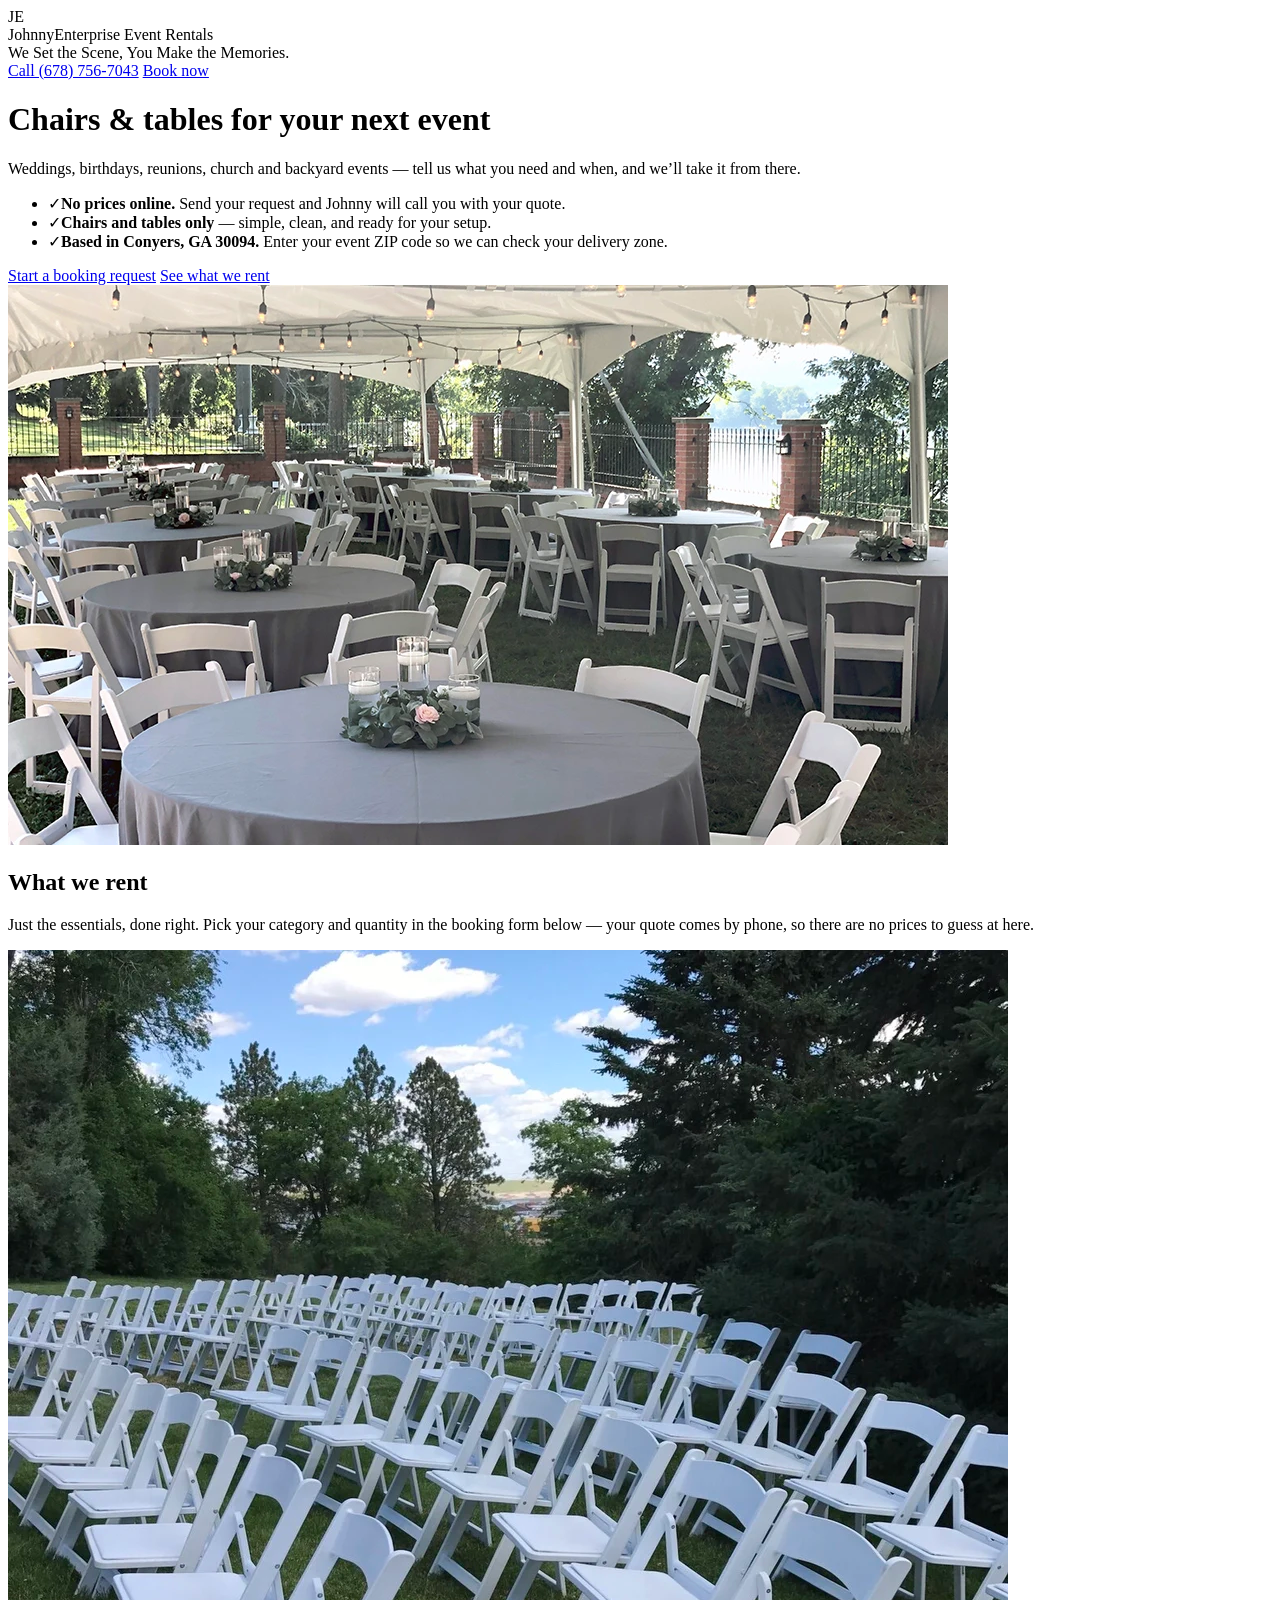
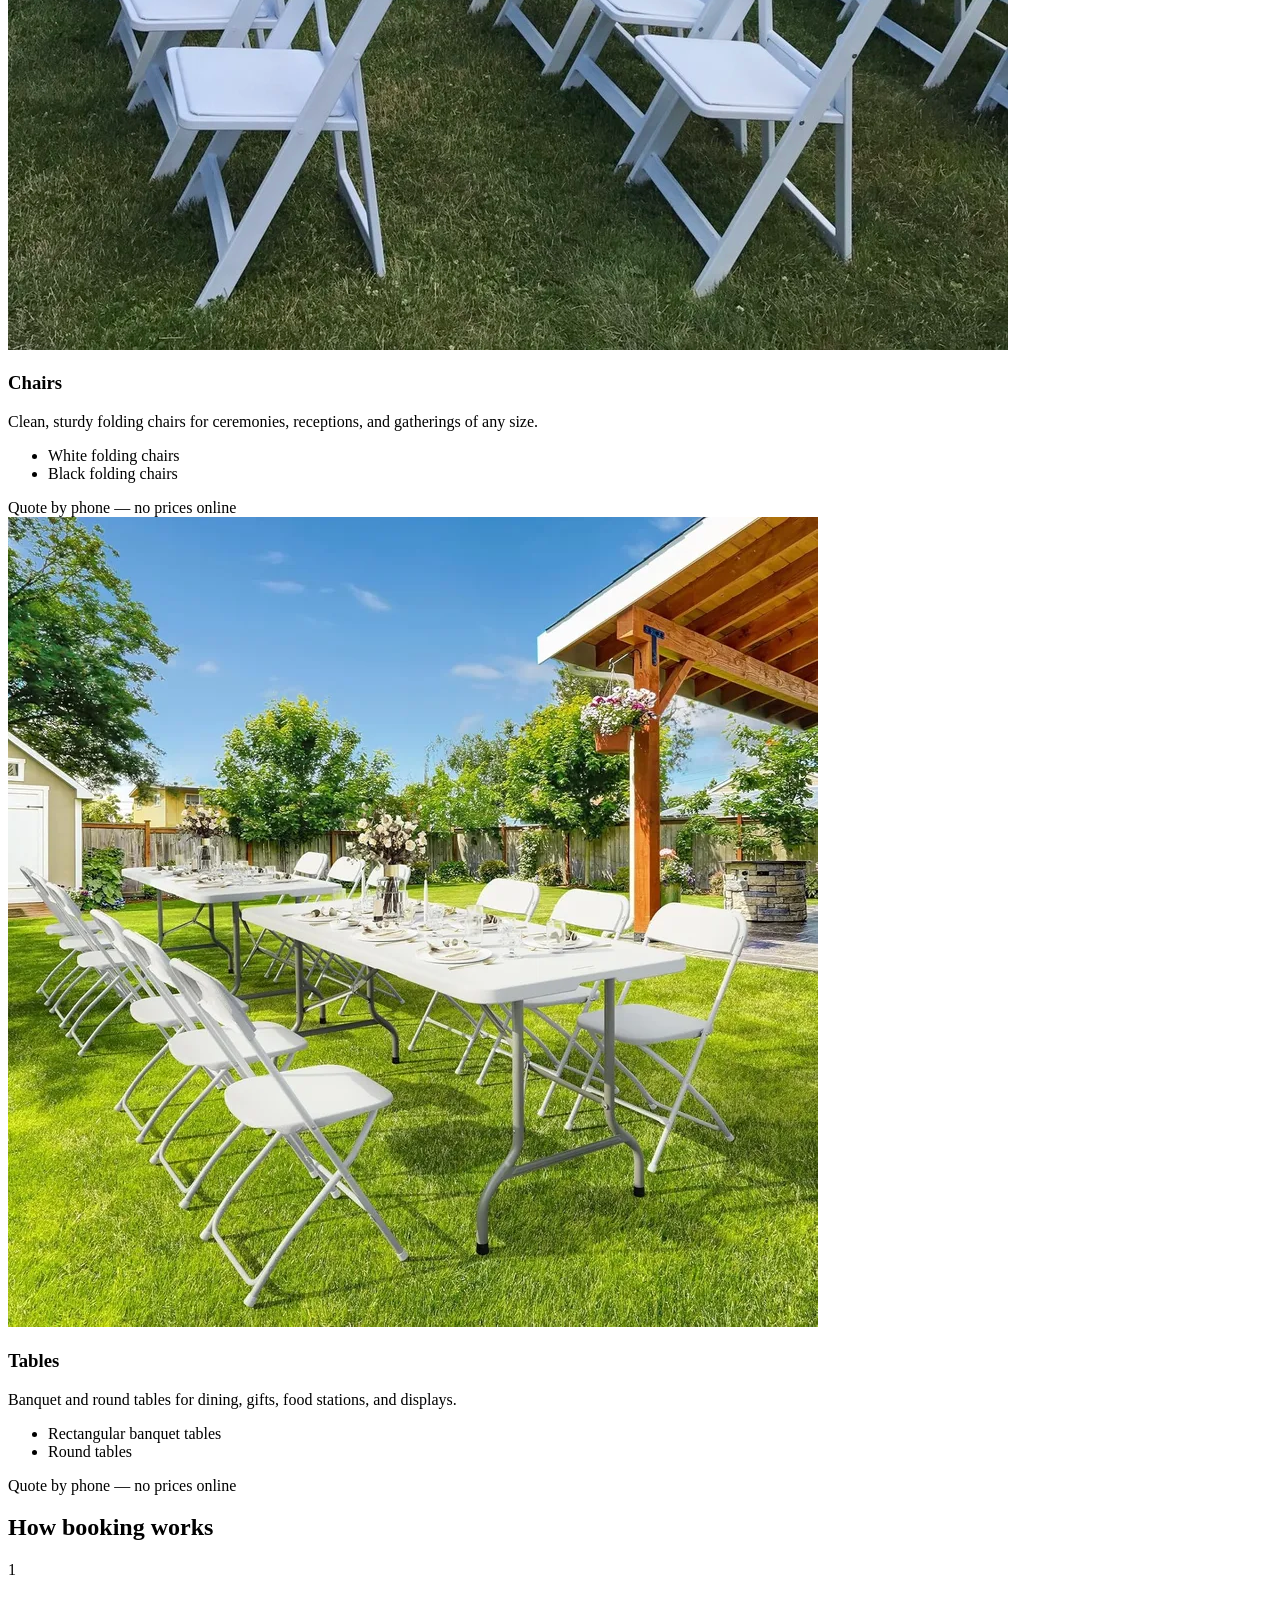
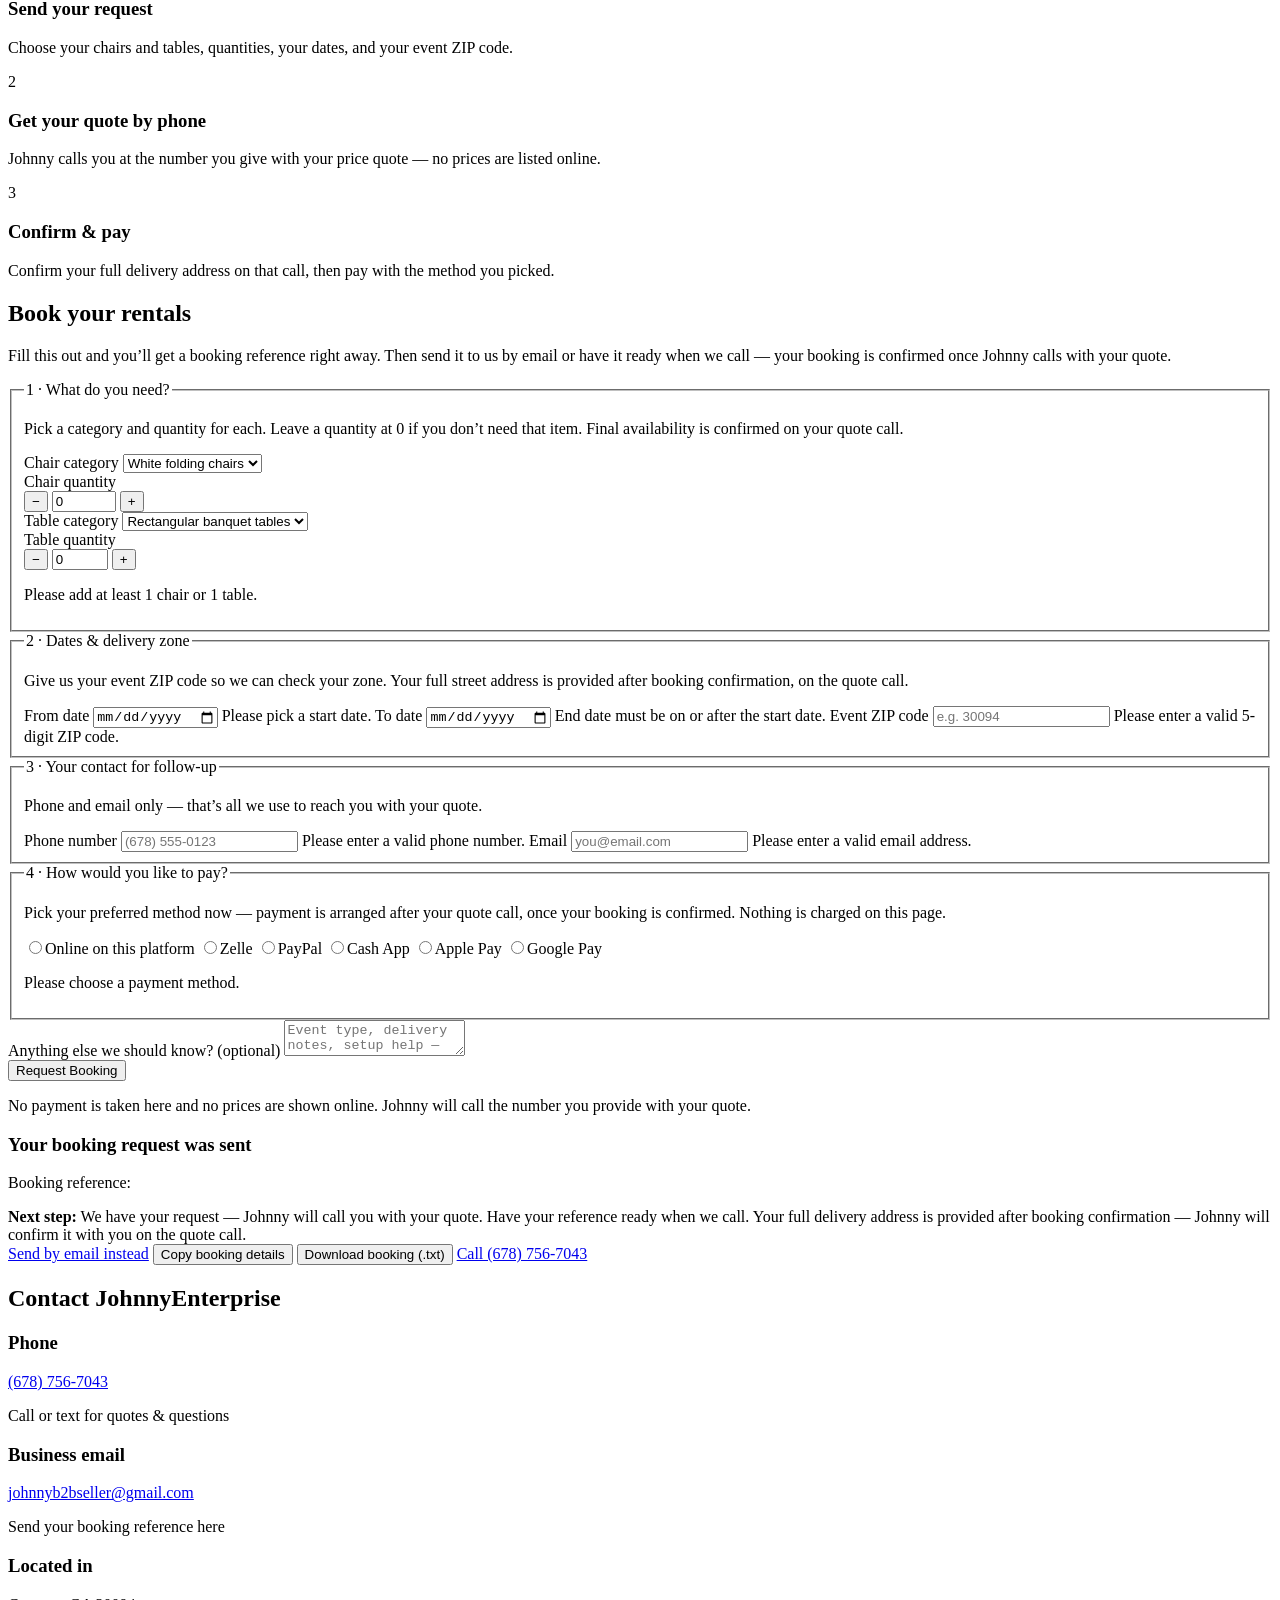
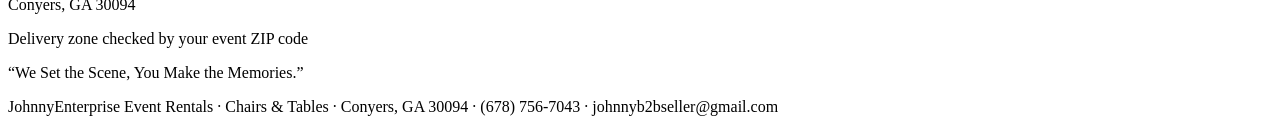
==== commit f52b8d5e: "Update booking form and confirmation messages" ====
--- a/index.html
+++ b/index.html
@@ -10,7 +10,7 @@
     <link rel="preconnect" href="https://fonts.googleapis.com" />
     <link rel="preconnect" href="https://fonts.gstatic.com" crossorigin />
     <link href="https://fonts.googleapis.com/css2?family=Marcellus&family=Public+Sans:wght@400;500;600;700;800&display=swap" rel="stylesheet" />
-    <link rel="stylesheet" href="styles.css" />
+    <link rel="stylesheet" href="styles-index-1.css" />
   </head>
   <body>
     <!-- Brand bar -->
@@ -229,18 +229,19 @@
           </div>
 
           <div class="submit-row">
-            <button class="btn btn-solid submit-btn" type="submit">Request my quote</button>
+            <button class="btn btn-solid submit-btn" type="submit" id="submitBtn">Request Booking</button>
             <p class="fineprint">No payment is taken here and no prices are shown online. Johnny will call the number you provide with your quote.</p>
           </div>
 
           <!-- Confirmation -->
           <div class="confirm" id="confirmBox" role="status" aria-live="polite">
-            <h3>Your booking request is ready</h3>
+            <h3>Your booking request was sent</h3>
+            <p class="ref" id="sendStatus"></p>
             <p class="ref">Booking reference: <strong id="refOut"></strong></p>
-            <div class="addr-note"><strong>Next step:</strong> Send this booking to us using the email button below (or have your reference ready when we call). Your full delivery address is provided after booking confirmation — Johnny will confirm it with you on the quote call.</div>
+            <div class="addr-note"><strong>Next step:</strong> We have your request — Johnny will call you with your quote. Have your reference ready when we call. Your full delivery address is provided after booking confirmation — Johnny will confirm it with you on the quote call.</div>
             <div class="summary-box" id="summaryOut"></div>
             <div class="confirm-actions">
-              <a class="btn btn-solid" id="emailBookingBtn" href="#">Email this booking to us</a>
+              <a class="btn" id="emailBookingBtn" href="#">Send by email instead</a>
               <button class="btn" type="button" id="copyBtn">Copy booking details</button>
               <button class="btn" type="button" id="downloadSummaryBtn">Download booking (.txt)</button>
               <a class="btn btn-ghost" href="tel:+16787567043">Call (678) 756-7043</a>
@@ -348,8 +349,14 @@
 
         var lastBooking = null;
 
-        /* ---------- Submit ---------- */
-        $("bookingForm").addEventListener("submit", function (e) {
+        /* ---------- Submit: auto-send to Johnny via FormSubmit ---------- */
+        /* The live site is static (GitHub Pages, no server), so the form
+           sends itself to johnnyb2bseller@gmail.com via FormSubmit.
+           First booking from the live site triggers an activation email
+           to that inbox — Johnny must click it once, then all later
+           bookings arrive automatically. The mailto button below stays
+           as a backup if the auto-send fails. */
+        $("bookingForm").addEventListener("submit", async function (e) {
           e.preventDefault();
           var ok = true;
 
@@ -410,6 +417,47 @@
 
           lastBooking = { ref: ref, summary: summary };
 
+          // Auto-send: POST the booking to FormSubmit (emails Johnny).
+          var submitBtn = $("submitBtn");
+          var sendStatus = $("sendStatus");
+          submitBtn.disabled = true;
+          submitBtn.textContent = "Sending…";
+          var sent = false;
+          try {
+            var payload = new URLSearchParams();
+            payload.append("Booking reference", ref);
+            if (chairQty > 0) payload.append("Chairs", chairQty + " x " + $("chairCategory").value);
+            if (tableQty > 0) payload.append("Tables", tableQty + " x " + $("tableCategory").value);
+            payload.append("Rental dates", prettyDate(dateFrom.value) + " to " + prettyDate(dateTo.value));
+            payload.append("Event ZIP code", zipVal);
+            payload.append("Phone", phoneVal);
+            payload.append("email", emailVal);
+            payload.append("Preferred payment", paySel.value);
+            if (notes) payload.append("Notes", notes);
+            payload.append("Booking details", summary);
+            payload.append("_subject", "Booking request " + ref + " — JohnnyEnterprise Event Rentals");
+            payload.append("_template", "table");
+            payload.append("_captcha", "false");
+            payload.append("_autoresponse", "Thank you for your booking request with JohnnyEnterprise Event Rentals. Your reference is " + ref + ". Johnny will call you with your quote.");
+            var ctrl = new AbortController();
+            var timer = setTimeout(function () { ctrl.abort(); }, 15000);
+            var res = await fetch("https://formsubmit.co/ajax/johnnyb2bseller@gmail.com", {
+              method: "POST",
+              headers: { "Content-Type": "application/x-www-form-urlencoded", "Accept": "application/json" },
+              body: payload.toString(),
+              signal: ctrl.signal
+            });
+            clearTimeout(timer);
+            sent = res.ok;
+          } catch (err) { sent = false; }
+          submitBtn.disabled = false;
+          submitBtn.textContent = "Request Booking";
+          if (sendStatus) {
+            sendStatus.textContent = sent
+              ? "Sent automatically to JohnnyEnterprise — no email app needed."
+              : "Auto-send did not go through — please tap \u201cSend by email instead\u201d below.";
+          }
+
           $("refOut").textContent = ref;
           $("summaryOut").textContent = summary;
           $("emailBookingBtn").href =
@@ -419,7 +467,7 @@
           var box = $("confirmBox");
           box.classList.add("show");
           box.scrollIntoView({ behavior: "smooth", block: "start" });
-          toast("Booking request ready — reference " + ref);
+          toast(sent ? "Booking request sent — reference " + ref : "Booking request ready — reference " + ref + ". Please send it by email.");
         });
 
         /* ---------- Copy ---------- */
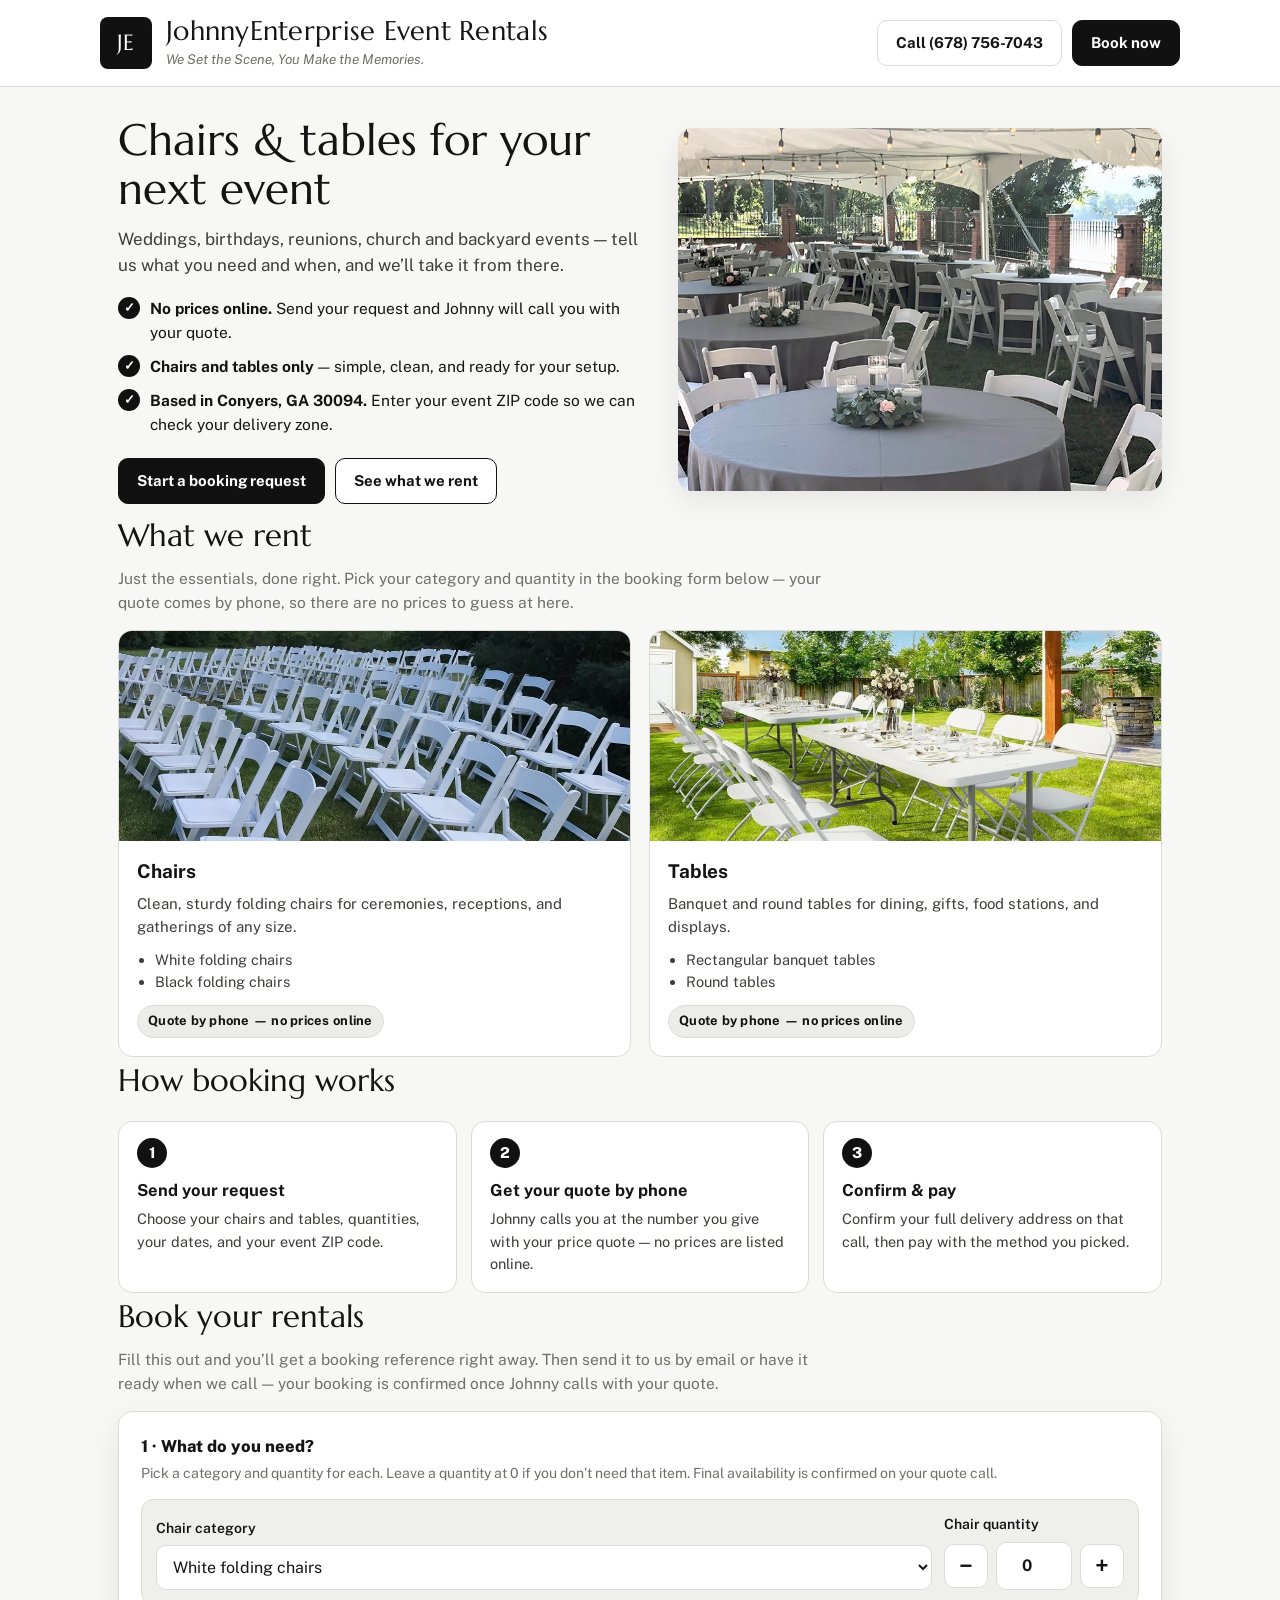
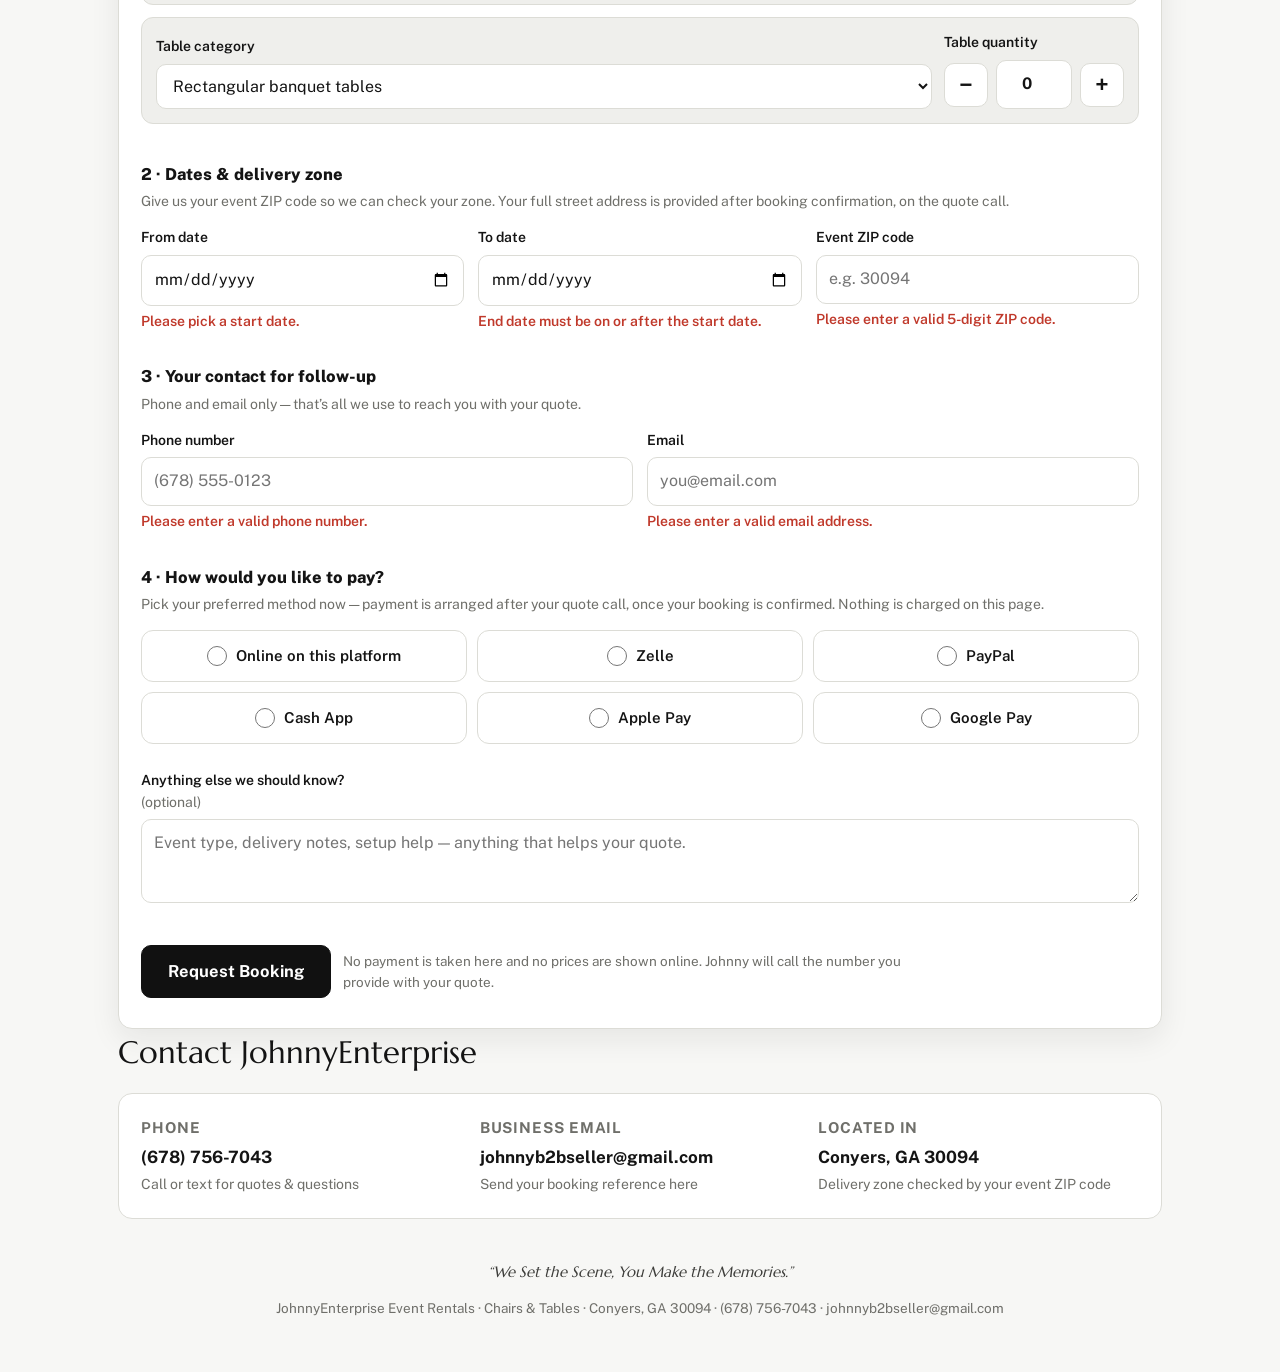
==== commit de59aef9: "Rename index.html.html to index.html" ====
--- a/index.html
+++ b/index.html
@@ -10,7 +10,216 @@
     <link rel="preconnect" href="https://fonts.googleapis.com" />
     <link rel="preconnect" href="https://fonts.gstatic.com" crossorigin />
     <link href="https://fonts.googleapis.com/css2?family=Marcellus&family=Public+Sans:wght@400;500;600;700;800&display=swap" rel="stylesheet" />
-    <link rel="stylesheet" href="styles-index-1.css" />
+    <style>
+      :root{
+        --bg:#f7f7f5;
+        --surface:#ffffff;
+        --surface-2:#efefec;
+        --ink:#141414;
+        --ink-soft:#3d3d3a;
+        --muted:#6f6f6a;
+        --line:#dcdcd6;
+        --black:#111111;
+        --on-black:#ffffff;
+        --accent:#111111;
+        --accent-soft:#ececea;
+        --good:#1d6b3c;
+        --good-bg:#e7f3ea;
+        --warn-bg:#fdf3e0;
+        --warn-ink:#7a5410;
+        --radius:14px;
+        --shadow:0 10px 30px rgba(20,20,20,.08);
+      }
+      @media (prefers-color-scheme: dark){
+        :root{
+          --bg:#121212;
+          --surface:#1c1c1a;
+          --surface-2:#242422;
+          --ink:#f2f2ee;
+          --ink-soft:#d8d8d2;
+          --muted:#a3a39c;
+          --line:#353532;
+          --black:#f2f2ee;
+          --on-black:#141414;
+          --accent:#f2f2ee;
+          --accent-soft:#2a2a27;
+          --good:#7fd79c;
+          --good-bg:#173324;
+          --warn-bg:#3a2f14;
+          --warn-ink:#f0cd7e;
+          --shadow:0 10px 30px rgba(0,0,0,.35);
+        }
+      }
+      *{box-sizing:border-box}
+      html{scroll-behavior:smooth}
+      body{
+        margin:0;background:var(--bg);color:var(--ink);
+        font-family:"Public Sans",-apple-system,BlinkMacSystemFont,"Segoe UI",sans-serif;
+        font-size:16px;line-height:1.55;
+        -webkit-font-smoothing:antialiased;
+      }
+      img{max-width:100%;display:block}
+      a{color:inherit}
+      button,[role="button"],select,summary,input:not([type="checkbox"],[type="radio"]){min-height:44px}
+      .wrap{max-width:1080px;margin:0 auto;padding:0 18px}
+
+      /* ---------- Brand bar ---------- */
+      .brandbar{border-bottom:1px solid var(--line);background:var(--surface)}
+      .brandbar-in{display:flex;align-items:center;gap:14px;padding:16px 0;flex-wrap:wrap}
+      .monogram{
+        width:52px;height:52px;flex:0 0 52px;background:#111;color:#fff;
+        display:flex;align-items:center;justify-content:center;
+        font-family:"Marcellus",Georgia,serif;font-size:22px;letter-spacing:.04em;
+        border-radius:8px;
+      }
+      @media (prefers-color-scheme: dark){ .monogram{background:#f2f2ee;color:#141414} }
+      .brand-name{font-family:"Marcellus",Georgia,serif;font-size:clamp(20px,3.4vw,27px);line-height:1.15;letter-spacing:.01em}
+      .brand-slogan{font-size:13.5px;color:var(--muted);font-style:italic;margin-top:2px}
+      .brand-contact{margin-left:auto;display:flex;gap:10px;flex-wrap:wrap}
+      .btn{
+        display:inline-flex;align-items:center;justify-content:center;gap:8px;
+        min-height:44px;padding:10px 18px;border-radius:10px;border:1px solid var(--black);
+        font:inherit;font-weight:700;font-size:15px;cursor:pointer;text-decoration:none;
+        background:var(--surface);color:var(--ink);transition:transform .06s ease, background .15s ease;
+      }
+      .btn:active{transform:scale(.98)}
+      .btn-solid{background:var(--black);color:var(--on-black)}
+      .btn-ghost{border-color:var(--line)}
+      .btn:focus-visible, a:focus-visible, input:focus-visible, select:focus-visible, textarea:focus-visible{outline:3px solid #7aa7ff;outline-offset:2px}
+
+      /* ---------- Hero ---------- */
+      .hero{padding:28px 0 8px}
+      .hero-grid{display:grid;grid-template-columns:1.05fr .95fr;gap:26px;align-items:center}
+      .hero h1{font-family:"Marcellus",Georgia,serif;font-weight:400;font-size:clamp(30px,5vw,44px);line-height:1.12;margin:0 0 12px}
+      .hero p.lede{font-size:17px;color:var(--ink-soft);margin:0 0 18px;max-width:34em}
+      .hero-points{list-style:none;margin:0 0 22px;padding:0;display:grid;gap:10px}
+      .hero-points li{display:flex;gap:10px;align-items:flex-start;font-size:15.5px}
+      .tick{flex:0 0 22px;width:22px;height:22px;border-radius:50%;background:var(--black);color:var(--on-black);display:inline-flex;align-items:center;justify-content:center;font-size:13px;font-weight:800;margin-top:1px}
+      .hero-photo{border-radius:var(--radius);overflow:hidden;box-shadow:var(--shadow);background:var(--surface-2)}
+      .hero-photo img{width:100%;height:100%;min-height:260px;object-fit:cover;aspect-ratio:4/3}
+      .hero-cta{display:flex;gap:10px;flex-wrap:wrap}
+
+      /* ---------- Download strip ---------- */
+        margin:26px 0 4px;background:#111;color:#fff;border-radius:var(--radius);
+        padding:20px 22px;display:flex;gap:18px;align-items:center;flex-wrap:wrap;
+      }
+
+      /* ---------- Sections ---------- */
+      section{padding:30px 0 4px}
+      .sec-head{margin-bottom:16px}
+      .sec-head h2{font-family:"Marcellus",Georgia,serif;font-weight:400;font-size:clamp(24px,3.6vw,31px);margin:0 0 6px}
+      .sec-head p{margin:0;color:var(--muted);font-size:15.5px;max-width:46em}
+
+      .cards{display:grid;grid-template-columns:1fr 1fr;gap:18px}
+      .item-card{background:var(--surface);border:1px solid var(--line);border-radius:var(--radius);overflow:hidden}
+      .item-card img{width:100%;height:210px;object-fit:cover;background:var(--surface-2)}
+      .item-card .body{padding:16px 18px 18px}
+      .item-card h3{margin:0 0 6px;font-size:19px}
+      .item-card p{margin:0;color:var(--ink-soft);font-size:15px}
+      .item-card ul{margin:10px 0 0;padding-left:18px;color:var(--ink-soft);font-size:14.5px}
+      .no-price{display:inline-block;margin-top:12px;font-size:13px;font-weight:700;letter-spacing:.02em;background:var(--accent-soft);border:1px solid var(--line);padding:5px 10px;border-radius:999px}
+
+      .steps{display:grid;grid-template-columns:repeat(3,1fr);gap:14px}
+      .step{background:var(--surface);border:1px solid var(--line);border-radius:var(--radius);padding:16px 18px}
+      .step .num{width:30px;height:30px;border-radius:50%;background:var(--black);color:var(--on-black);font-weight:800;display:flex;align-items:center;justify-content:center;font-size:15px;margin-bottom:10px}
+      .step h3{margin:0 0 5px;font-size:16.5px}
+      .step p{margin:0;font-size:14.5px;color:var(--ink-soft)}
+
+      /* ---------- Form ---------- */
+      .form-card{background:var(--surface);border:1px solid var(--line);border-radius:var(--radius);box-shadow:var(--shadow);padding:22px}
+      .form-group{border:0;margin:0 0 26px;padding:0}
+      .form-group legend,.group-title{font-weight:800;font-size:16.5px;margin-bottom:4px;padding:0}
+      .group-note{font-size:14px;color:var(--muted);margin:0 0 14px}
+      .grid-2{display:grid;grid-template-columns:1fr 1fr;gap:14px}
+      .grid-3{display:grid;grid-template-columns:1fr 1fr 1fr;gap:14px}
+      label.field{display:block}
+      label.field span{display:block;font-size:14px;font-weight:600;margin-bottom:6px}
+      label.field span .opt{font-weight:400;color:var(--muted)}
+      input[type="text"],input[type="tel"],input[type="email"],input[type="date"],input[type="number"],select,textarea{
+        width:100%;padding:11px 12px;border:1px solid var(--line);border-radius:10px;
+        background:var(--surface);color:var(--ink);font:inherit;font-size:16px;
+      }
+      textarea{min-height:84px;resize:vertical}
+      input.invalid,select.invalid{border-color:#c0392b;box-shadow:0 0 0 3px rgba(192,57,43,.15)}
+      .err{color:#c0392b;font-size:13.5px;margin-top:5px;display:none}
+      .err.show{display:block}
+      @media (prefers-color-scheme: dark){ .err{color:#ff9a8a} input.invalid,select.invalid{border-color:#ff9a8a} }
+
+      .split-qty{display:grid;grid-template-columns:1fr 1fr;gap:12px;padding:14px;border:1px dashed var(--line);border-radius:12px;background:var(--surface-2);margin:-4px 0 12px}
+      .split-qty[hidden]{display:none}
+      .split-total{grid-column:1/-1;margin:0;font-size:14px;font-weight:700}
+      @media (max-width:560px){.split-qty{grid-template-columns:1fr}}
+      .rent-row{display:grid;grid-template-columns:1fr auto;gap:12px;align-items:end;padding:14px;border:1px solid var(--line);border-radius:12px;background:var(--surface-2);margin-bottom:12px}
+      .rent-row .cat label span{display:block;font-size:14px;font-weight:600;margin-bottom:6px}
+      .qty{display:flex;align-items:center;gap:8px}
+      .qty button{
+        width:44px;height:44px;border-radius:10px;border:1px solid var(--line);
+        background:var(--surface);color:var(--ink);font-size:22px;font-weight:700;cursor:pointer;line-height:1;
+      }
+      .qty input{width:76px;text-align:center;font-weight:700}
+      .qty-label{font-size:14px;font-weight:600;margin-bottom:6px;display:block}
+
+      .pay-grid{display:grid;grid-template-columns:repeat(3,1fr);gap:10px}
+      .pay-opt{display:block}
+      .pay-opt .pill{
+        display:flex;align-items:center;justify-content:center;text-align:center;gap:9px;
+        min-height:52px;padding:10px 12px;border:1px solid var(--line);border-radius:12px;
+        font-weight:600;font-size:15px;background:var(--surface);cursor:pointer;
+      }
+      .pay-opt input{width:20px;height:20px;flex:0 0 20px;margin:0;cursor:pointer;accent-color:#111}
+      .pay-opt .pill:has(input:checked){background:var(--black);color:var(--on-black);border-color:var(--black)}
+      .pay-opt .pill:has(input:checked) input{accent-color:#fff}
+      .pay-opt .pill:has(input:focus-visible){outline:3px solid #7aa7ff;outline-offset:2px}
+
+      .submit-row{display:flex;gap:12px;align-items:center;flex-wrap:wrap;margin-top:6px}
+      .submit-btn{font-size:16.5px;padding:13px 26px}
+      .fineprint{font-size:13.5px;color:var(--muted);max-width:44em}
+
+      /* ---------- Confirmation ---------- */
+      .confirm{display:none;margin-top:22px;border:1px solid var(--good);background:var(--good-bg);border-radius:var(--radius);padding:22px}
+      .confirm.show{display:block}
+      .confirm h3{margin:0 0 4px;font-size:20px}
+      .confirm .ref{font-size:15px;margin:0 0 14px}
+      .confirm .ref strong{font-size:17px;letter-spacing:.03em}
+      .summary-box{background:var(--surface);border:1px solid var(--line);border-radius:12px;padding:16px 18px;white-space:pre-wrap;font-size:15px;line-height:1.6;margin-bottom:16px}
+      .confirm-actions{display:flex;gap:10px;flex-wrap:wrap}
+      .addr-note{background:var(--warn-bg);color:var(--warn-ink);border-radius:10px;padding:12px 14px;font-size:14.5px;margin-bottom:16px}
+
+      /* ---------- Footer / contact ---------- */
+      .contact-card{background:var(--surface);border:1px solid var(--line);border-radius:var(--radius);padding:22px;display:grid;grid-template-columns:repeat(3,1fr);gap:18px}
+      .contact-card h3{margin:0 0 5px;font-size:15px;text-transform:uppercase;letter-spacing:.06em;color:var(--muted)}
+      .contact-card p,.contact-card a.big{margin:0;font-size:17px;font-weight:700;text-decoration:none}
+      .contact-card a.big:hover{text-decoration:underline}
+      .contact-card .sub{font-size:14px;color:var(--muted);font-weight:400;margin-top:3px}
+      footer{padding:26px 0 40px;color:var(--muted);font-size:13.5px;text-align:center}
+      footer .slogan{font-family:"Marcellus",Georgia,serif;font-style:italic;font-size:15px;color:var(--ink-soft)}
+      .toast{
+        position:fixed;left:50%;bottom:22px;transform:translateX(-50%) translateY(20px);
+        background:#111;color:#fff;padding:12px 18px;border-radius:999px;font-size:14.5px;font-weight:600;
+        opacity:0;pointer-events:none;transition:opacity .2s ease, transform .2s ease;z-index:50;max-width:92vw;text-align:center;
+      }
+      .toast.show{opacity:1;transform:translateX(-50%) translateY(0)}
+      @media (prefers-color-scheme: dark){ .toast{background:#f2f2ee;color:#141414} }
+
+      @media (max-width:820px){
+        .hero-grid{grid-template-columns:1fr}
+        .cards{grid-template-columns:1fr}
+        .steps{grid-template-columns:1fr}
+        .contact-card{grid-template-columns:1fr}
+        .pay-grid{grid-template-columns:1fr 1fr}
+        .grid-3{grid-template-columns:1fr}
+      }
+      @media (max-width:560px){
+        .grid-2{grid-template-columns:1fr}
+        .rent-row{grid-template-columns:1fr}
+        .brand-contact{margin-left:0}
+        .form-card{padding:17px}
+      }
+      @media (prefers-reduced-motion: reduce){
+        html{scroll-behavior:auto}
+        *{transition:none !important}
+      }
+    </style>
   </head>
   <body>
     <!-- Brand bar -->
@@ -129,6 +338,7 @@
                   <select id="chairCategory" name="chairCategory">
                     <option value="White folding chairs">White folding chairs</option>
                     <option value="Black folding chairs">Black folding chairs</option>
+                    <option value="Black and White folding chairs">Black and White folding chairs</option>
                   </select>
                 </label>
               </div>
@@ -142,6 +352,27 @@
               </div>
             </div>
 
+
+            <div class="split-qty" id="chairSplit" hidden>
+              <div>
+                <span class="qty-label">Black chairs</span>
+                <div class="qty" role="group" aria-label="Black chairs quantity">
+                  <button type="button" data-step="-1" data-target="chairQtyBlack" aria-label="Fewer black chairs">&minus;</button>
+                  <input type="number" id="chairQtyBlack" name="chairQtyBlack" value="0" min="0" max="1000" step="1" inputmode="numeric" />
+                  <button type="button" data-step="1" data-target="chairQtyBlack" aria-label="More black chairs">+</button>
+                </div>
+              </div>
+              <div>
+                <span class="qty-label">White chairs</span>
+                <div class="qty" role="group" aria-label="White chairs quantity">
+                  <button type="button" data-step="-1" data-target="chairQtyWhite" aria-label="Fewer white chairs">&minus;</button>
+                  <input type="number" id="chairQtyWhite" name="chairQtyWhite" value="0" min="0" max="1000" step="1" inputmode="numeric" />
+                  <button type="button" data-step="1" data-target="chairQtyWhite" aria-label="More white chairs">+</button>
+                </div>
+              </div>
+              <p class="split-total" id="chairSplitTotal">Total chairs: 0</p>
+            </div>
+
             <div class="rent-row">
               <div class="cat">
                 <label>
@@ -149,6 +380,7 @@
                   <select id="tableCategory" name="tableCategory">
                     <option value="Rectangular banquet tables">Rectangular banquet tables</option>
                     <option value="Round tables">Round tables</option>
+                    <option value="Round and Rectangular tables">Round and Rectangular tables</option>
                   </select>
                 </label>
               </div>
@@ -161,6 +393,27 @@
                 </div>
               </div>
             </div>
+
+            <div class="split-qty" id="tableSplit" hidden>
+              <div>
+                <span class="qty-label">Round tables</span>
+                <div class="qty" role="group" aria-label="Round tables quantity">
+                  <button type="button" data-step="-1" data-target="tableQtyRound" aria-label="Fewer round tables">&minus;</button>
+                  <input type="number" id="tableQtyRound" name="tableQtyRound" value="0" min="0" max="500" step="1" inputmode="numeric" />
+                  <button type="button" data-step="1" data-target="tableQtyRound" aria-label="More round tables">+</button>
+                </div>
+              </div>
+              <div>
+                <span class="qty-label">Rectangular tables</span>
+                <div class="qty" role="group" aria-label="Rectangular tables quantity">
+                  <button type="button" data-step="-1" data-target="tableQtyRect" aria-label="Fewer rectangular tables">&minus;</button>
+                  <input type="number" id="tableQtyRect" name="tableQtyRect" value="0" min="0" max="500" step="1" inputmode="numeric" />
+                  <button type="button" data-step="1" data-target="tableQtyRect" aria-label="More rectangular tables">+</button>
+                </div>
+              </div>
+              <p class="split-total" id="tableSplitTotal">Total tables: 0</p>
+            </div>
+
             <p class="err" id="itemsErr">Please add at least 1 chair or 1 table.</p>
           </fieldset>
 
@@ -316,6 +569,41 @@
           });
         }
 
+
+        /* ---------- Split quantities for "Both" choices ---------- */
+        function num(id) { return parseInt($(id).value, 10) || 0; }
+        function chairIsBoth() { return $("chairCategory").value.indexOf("Black and White") === 0; }
+        function tableIsBoth() { return $("tableCategory").value.indexOf("Round and Rectangular") === 0; }
+        function syncChairSplit() {
+          if (!chairIsBoth()) return;
+          var total = num("chairQtyBlack") + num("chairQtyWhite");
+          $("chairQty").value = total;
+          $("chairSplitTotal").textContent = "Total chairs: " + total;
+        }
+        function syncTableSplit() {
+          if (!tableIsBoth()) return;
+          var total = num("tableQtyRound") + num("tableQtyRect");
+          $("tableQty").value = total;
+          $("tableSplitTotal").textContent = "Total tables: " + total;
+        }
+        function showSplits() {
+          var cb = chairIsBoth(), tb = tableIsBoth();
+          $("chairSplit").hidden = !cb;
+          $("tableSplit").hidden = !tb;
+          $("chairQty").disabled = cb;
+          $("tableQty").disabled = tb;
+          var cBtns = document.querySelectorAll('[data-target="chairQty"]');
+          for (var i = 0; i < cBtns.length; i++) cBtns[i].disabled = cb;
+          var tBtns = document.querySelectorAll('[data-target="tableQty"]');
+          for (var j = 0; j < tBtns.length; j++) tBtns[j].disabled = tb;
+          syncChairSplit(); syncTableSplit();
+        }
+        $("chairCategory").addEventListener("change", showSplits);
+        $("tableCategory").addEventListener("change", showSplits);
+        ["chairQtyBlack", "chairQtyWhite"].forEach(function (id) { $(id).addEventListener("input", syncChairSplit); });
+        ["tableQtyRound", "tableQtyRect"].forEach(function (id) { $(id).addEventListener("input", syncTableSplit); });
+        showSplits();
+
         /* ---------- Date setup ---------- */
         var today = new Date();
         function iso(d) {
@@ -360,8 +648,29 @@
           e.preventDefault();
           var ok = true;
 
-          var chairQty = parseInt($("chairQty").value, 10) || 0;
-          var tableQty = parseInt($("tableQty").value, 10) || 0;
+          var chairQty, tableQty, chairText, tableText;
+          if (chairIsBoth()) {
+            var cb = num("chairQtyBlack"), cw = num("chairQtyWhite");
+            chairQty = cb + cw;
+            var cparts = [];
+            if (cb > 0) cparts.push(cb + " \u00d7 Black folding chairs");
+            if (cw > 0) cparts.push(cw + " \u00d7 White folding chairs");
+            chairText = cparts.join(", ") + (chairQty > 0 ? " (" + chairQty + " total)" : "");
+          } else {
+            chairQty = parseInt($("chairQty").value, 10) || 0;
+            chairText = chairQty + " \u00d7 " + $("chairCategory").value;
+          }
+          if (tableIsBoth()) {
+            var tr = num("tableQtyRound"), te = num("tableQtyRect");
+            tableQty = tr + te;
+            var tparts = [];
+            if (tr > 0) tparts.push(tr + " \u00d7 Round tables");
+            if (te > 0) tparts.push(te + " \u00d7 Rectangular tables");
+            tableText = tparts.join(", ") + (tableQty > 0 ? " (" + tableQty + " total)" : "");
+          } else {
+            tableQty = parseInt($("tableQty").value, 10) || 0;
+            tableText = tableQty + " \u00d7 " + $("tableCategory").value;
+          }
           var itemsOk = (chairQty + tableQty) > 0;
           $("itemsErr").classList.toggle("show", !itemsOk);
           if (!itemsOk) ok = false;
@@ -400,8 +709,8 @@
           lines.push("JOHNNYENTERPRISE EVENT RENTALS — BOOKING REQUEST");
           lines.push("Booking reference: " + ref);
           lines.push("");
-          if (chairQty > 0) lines.push("Chairs: " + chairQty + " × " + $("chairCategory").value);
-          if (tableQty > 0) lines.push("Tables: " + tableQty + " × " + $("tableCategory").value);
+          if (chairQty > 0) lines.push("Chairs: " + chairText);
+          if (tableQty > 0) lines.push("Tables: " + tableText);
           lines.push("Rental dates: " + prettyDate(dateFrom.value) + "  to  " + prettyDate(dateTo.value));
           lines.push("Event ZIP code (delivery zone): " + zipVal);
           lines.push("Full delivery address: to be provided after booking confirmation (on the quote call)");
@@ -426,8 +735,8 @@
           try {
             var payload = new URLSearchParams();
             payload.append("Booking reference", ref);
-            if (chairQty > 0) payload.append("Chairs", chairQty + " x " + $("chairCategory").value);
-            if (tableQty > 0) payload.append("Tables", tableQty + " x " + $("tableCategory").value);
+            if (chairQty > 0) payload.append("Chairs", chairText);
+            if (tableQty > 0) payload.append("Tables", tableText);
             payload.append("Rental dates", prettyDate(dateFrom.value) + " to " + prettyDate(dateTo.value));
             payload.append("Event ZIP code", zipVal);
             payload.append("Phone", phoneVal);
@@ -505,7 +814,7 @@
           toast("Booking summary downloaded.");
         });
 
-      })();
+              })();
     </script>
   </body>
 </html>
